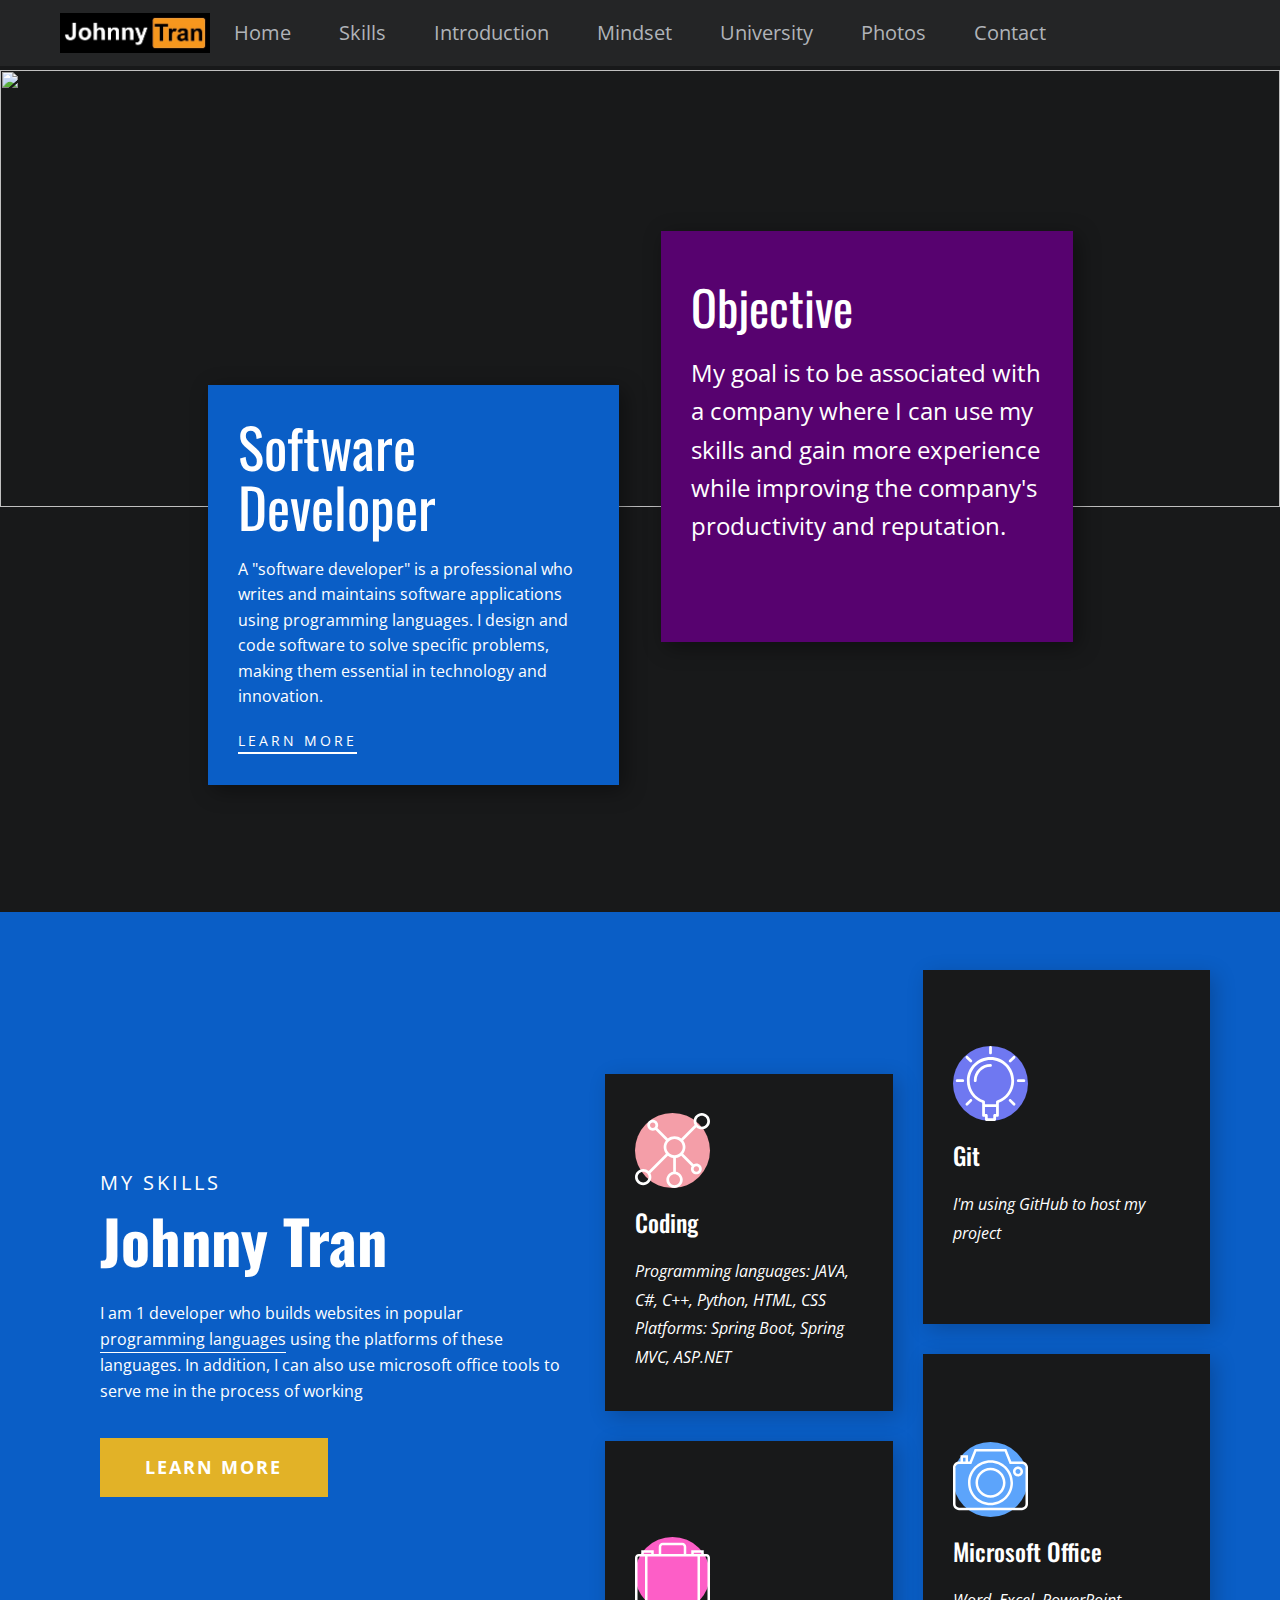
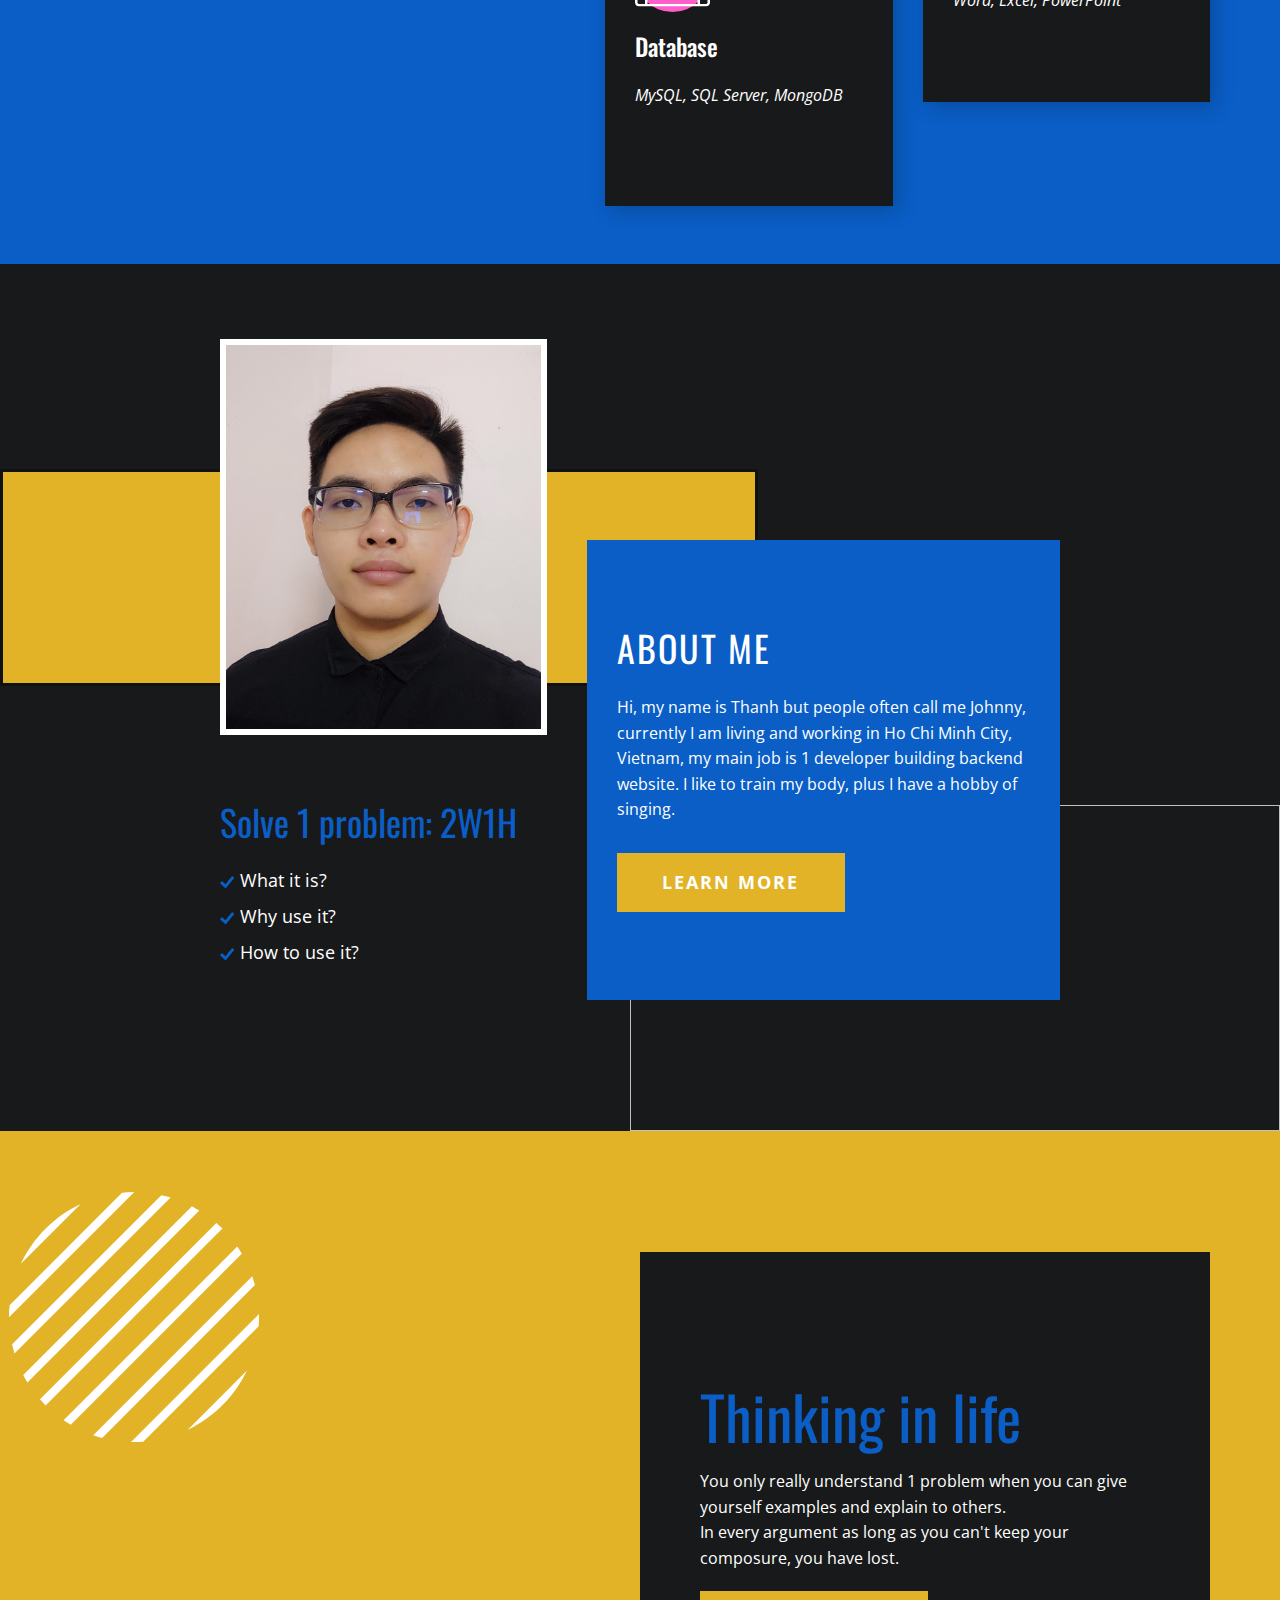
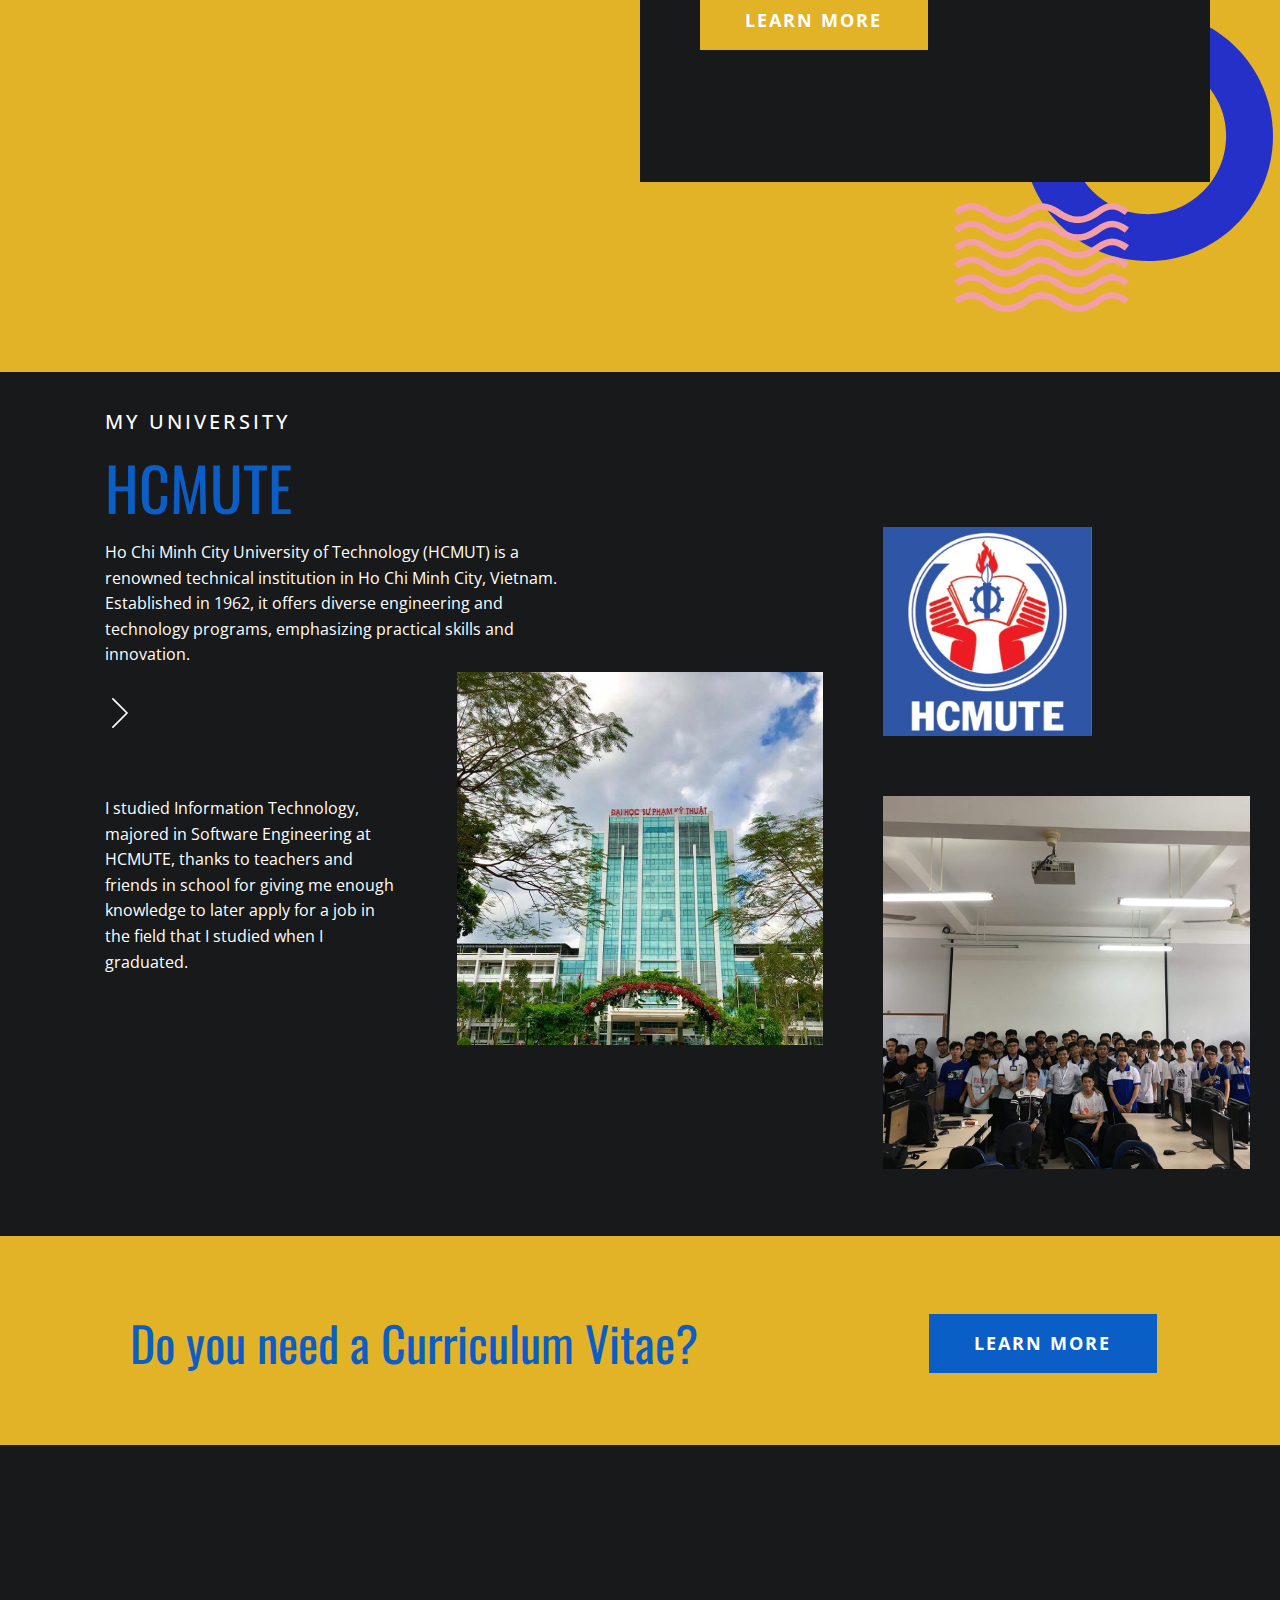
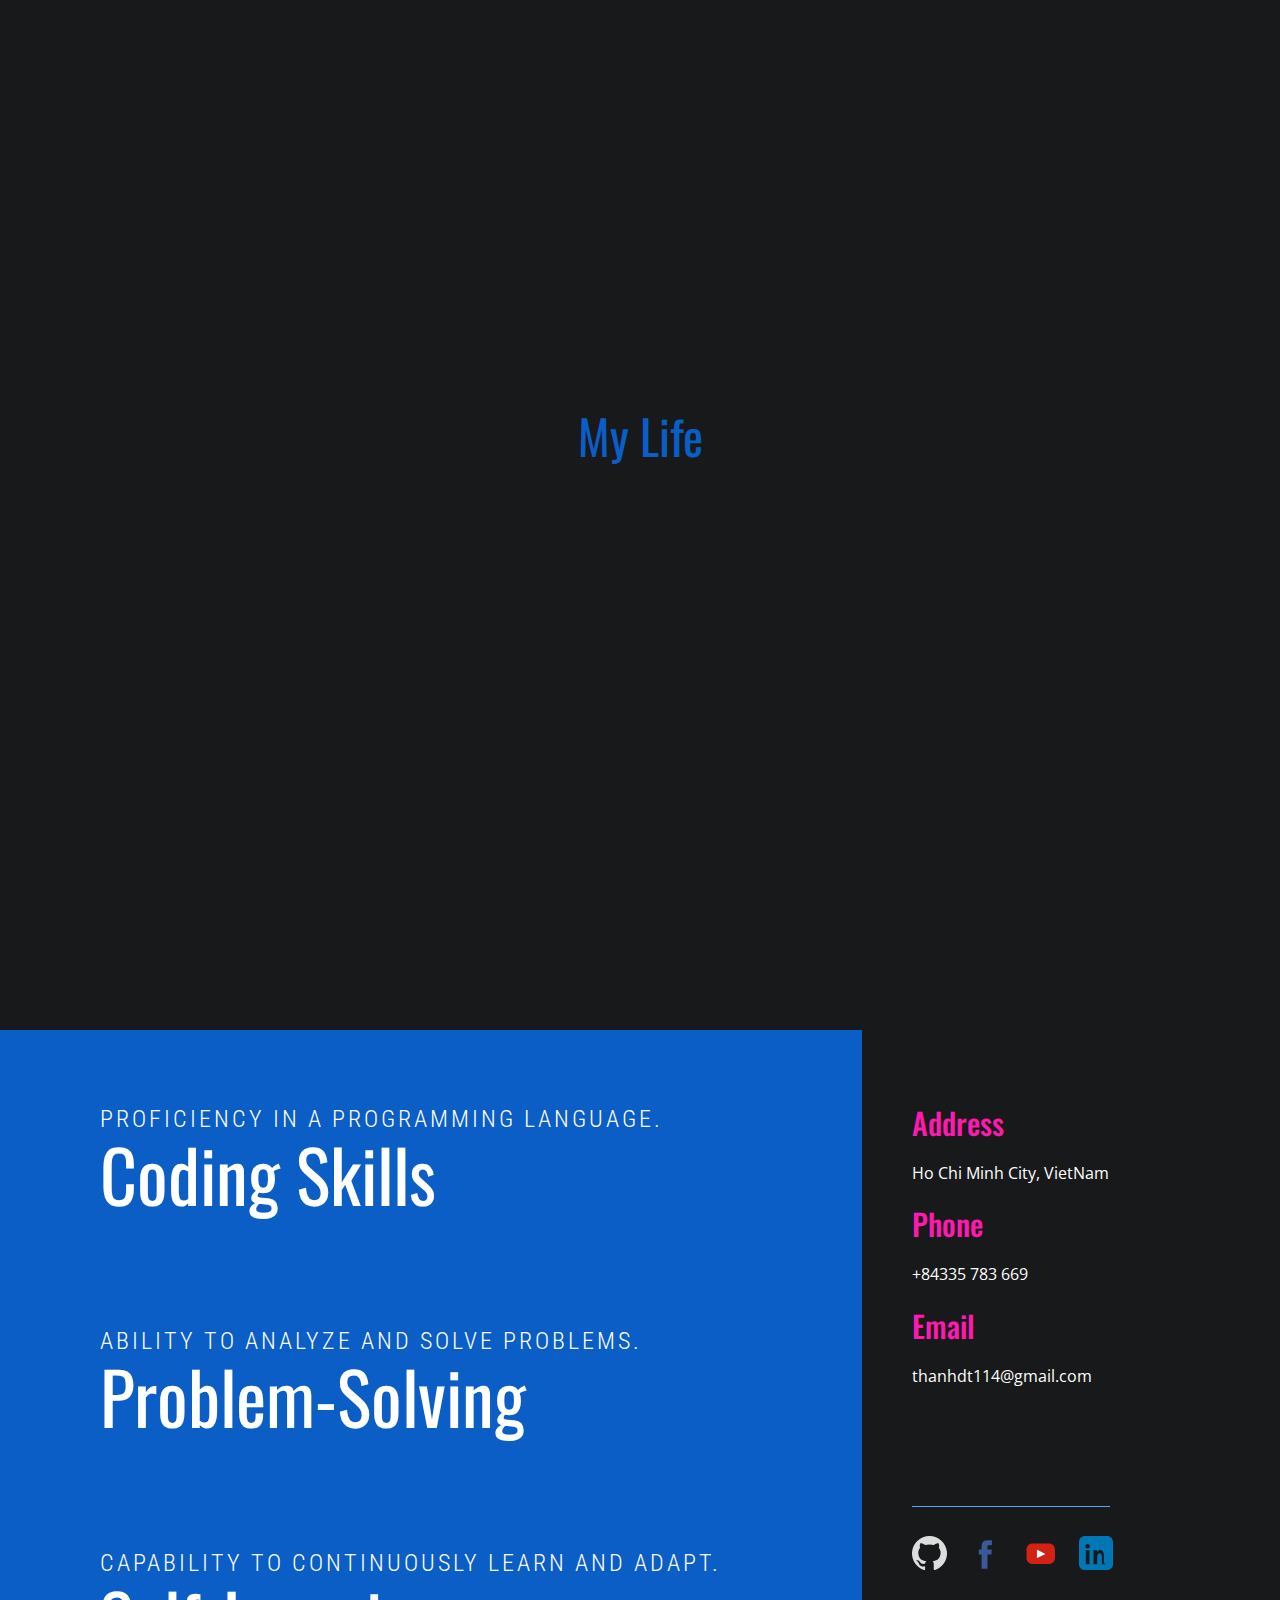
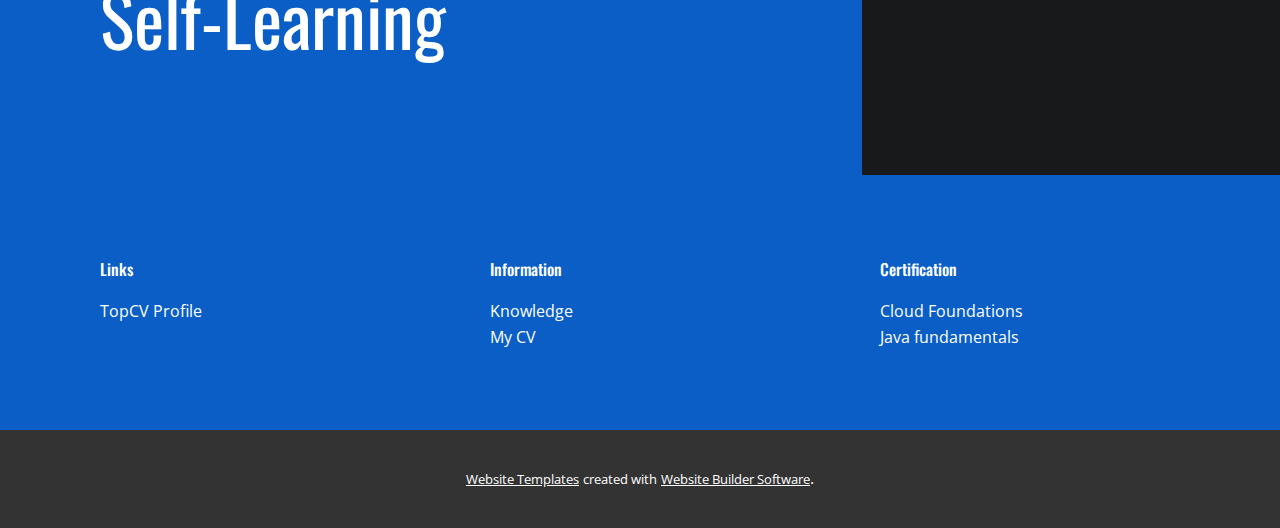
==== index.html @ adf1dd7b "my website version 1" ====
<!DOCTYPE html>
<html style="font-size: 16px">
  <head>
    <meta name="viewport" content="width=device-width, initial-scale=1.0" />
    <meta charset="utf-8" />
    <meta
      name="keywords"
      content="Digital Art&amp;amp; Design Studio, Our Mission, Need Amazing Design?, About Us &amp;amp; Our Work, 8k, 10k, 15k"
    />
    <meta name="description" content="" />
    <title>Johnny</title>
    <link rel="stylesheet" href="css/nicepage.css" media="screen" />
    <link rel="stylesheet" href="css/Home-1.css" media="screen" />
    <script
      class="u-script"
      type="text/javascript"
      src="jquery-1.9.1.min.js"
      defer=""
    ></script>
    <script
      class="u-script"
      type="text/javascript"
      src="nicepage.js"
      defer=""
    ></script>
    <meta name="generator" content="Nicepage 5.19.5, nicepage.com" />
    <link
      id="u-theme-google-font"
      rel="stylesheet"
      href="https://fonts.googleapis.com/css?family=Oswald:200,300,400,500,600,700|Open+Sans:300,300i,400,400i,500,500i,600,600i,700,700i,800,800i"
    />
    <link
      id="u-page-google-font"
      rel="stylesheet"
      href="https://fonts.googleapis.com/css?family=Oswald:200,300,400,500,600,700|Open+Sans:300,300i,400,400i,500,500i,600,600i,700,700i,800,800i|Roboto+Condensed:300,300i,400,400i,700,700i|Oswald:200,300,400,500,600,700"
    />
    <link
      href="https://cdn.jsdelivr.net/npm/bootstrap@5.3.1/dist/css/bootstrap.min.css"
      rel="stylesheet"
    />
    <link rel="stylesheet" href="css/index.css" />
    <!-- <link rel="stylesheet" href="css/index-phone.css" /> -->

    <script type="application/ld+json">
      {
        "@context": "http://schema.org",
        "@type": "Organization",
        "name": "",
        "logo": "/images/default-logo.png"
      }
    </script>
    <meta name="theme-color" content="#f49ea8" />
    <meta property="og:title" content="Home 1" />
    <meta property="og:type" content="website" />
    <meta data-intl-tel-input-cdn-path="intlTelInput/" />

    <script src="https://ajax.googleapis.com/ajax/libs/jquery/3.3.1/jquery.min.js"></script>
    <script src="https://cdn.jsdelivr.net/npm/bootstrap@5.3.2/dist/js/bootstrap.bundle.min.js"></script>

    <script src="js/index.js"></script>
  </head>
  <body
    data-home-page="https://website5996200.nicepage.io/Home-1.html?version=100db732-f7c7-d600-840e-ea96506a804b"
    data-home-page-title="Home 1"
    data-path-to-root="/"
    class="u-body u-xl-mode"
    data-lang="en"
  >
    <!-- <header>
      <nav
        class="navbar navbar-expand-sm justify-content-center"
        style="background-color: #242526"
      >
        <a class="navbar-brand me-auto ms-5" href="#">
          <img src="Image/logo.jpg" alt="Avatar Logo" style="width: 150px" />
        </a>
        <ul class="navbar-nav me-5" style="margin: 0">
          <li class="nav-item fs-5 ms-3 me-3">
            <a class="nav-link nav-color" href="#carousel_65e8">Home</a>
          </li>
          <li class="nav-item fs-5 ms-3 me-3">
            <a class="nav-link nav-color" href="#carousel_c4c2">Skills</a>
          </li>
          <li class="nav-item fs-5 ms-3 me-3">
            <a class="nav-link nav-color" href="#carousel_72d0">Introduction</a>
          </li>
          <li class="nav-item fs-5 ms-3 me-3">
            <a class="nav-link nav-color" href="#carousel_9ced">Mindset</a>
          </li>
          <li class="nav-item fs-5 ms-3 me-3">
            <a class="nav-link nav-color" href="#carousel_8a9b">University</a>
          </li>
          <li class="nav-item fs-5 ms-3 me-3">
            <a class="nav-link nav-color" href="#carousel_2dc0">Photos</a>
          </li>
          <li class="nav-item fs-5 ms-3 me-3">
            <a class="nav-link nav-color" href="#carousel_6842">Contact</a>
          </li>
        </ul>
      </nav>
    </header> -->

    <header>
      <nav
        class="navbar navbar-expand-sm  navbar-dark justify-content-center"
        style="background-color: #242526"
      >
      <div class="container-fluid">
        <a class="navbar-brand me-auto ms-5" href="#">
          <img src="Image/logo.jpg" alt="Avatar Logo" style="width: 150px" />
        </a>
        <button class="navbar-toggler" type="button" data-bs-toggle="collapse" data-bs-target="#collapsibleNavbar">
          <span class="navbar-toggler-icon"></span>
        </button>
        <div class="collapse navbar-collapse" id="collapsibleNavbar">
          <ul class="navbar-nav me-5" style="margin: 0">
            <li class="nav-item fs-5 ms-3 me-3">
              <a class="nav-link nav-color" href="#carousel_65e8">Home</a>
            </li>
            <li class="nav-item fs-5 ms-3 me-3">
              <a class="nav-link nav-color" href="#carousel_c4c2">Skills</a>
            </li>
            <li class="nav-item fs-5 ms-3 me-3">
              <a class="nav-link nav-color" href="#carousel_72d0">Introduction</a>
            </li>
            <li class="nav-item fs-5 ms-3 me-3">
              <a class="nav-link nav-color" href="#carousel_9ced">Mindset</a>
            </li>
            <li class="nav-item fs-5 ms-3 me-3">
              <a class="nav-link nav-color" href="#carousel_8a9b">University</a>
            </li>
            <li class="nav-item fs-5 ms-3 me-3">
              <a class="nav-link nav-color" href="#carousel_2dc0">Photos</a>
            </li>
            <li class="nav-item fs-5 ms-3 me-3">
              <a class="nav-link nav-color" href="#carousel_6842">Contact</a>
            </li>
          </ul>
        </div>
      </div>
        
      </nav>
    </header>

    <section
      class="u-align-center u-clearfix u-section-1"
      id="carousel_65e8"
      style="margin-top: 70px"
    >
      <img
        src="Image/software-developer2.jpg"
        alt=""
        class="u-expanded-width u-image u-image-default u-image-1"
      />
      <div class="u-clearfix u-gutter-42 u-layout-wrap u-layout-wrap-1">
        <div class="u-layout">
          <div class="u-layout-row">
            <div class="u-size-30 u-size-60-md">
              <div class="u-layout-col">
                <div
                  class="u-container-style u-hidden-md u-hidden-sm u-hidden-xs u-layout-cell u-left-cell u-size-40 u-layout-cell-1"
                >
                  <div class="u-container-layout u-container-layout-1"></div>
                </div>
                <div
                  class="u-container-style u-layout-cell u-left-cell u-palette-2-base u-size-20 u-layout-cell-2"
                  data-href="https://nicepage.com"
                >
                  <div
                    class="u-container-layout u-valign-middle u-container-layout-2"
                  >
                    <h1 class="u-custom-font u-font-oswald u-text u-text-1">
                      Software Developer
                    </h1>
                    <p class="u-text u-text-default u-text-2">
                      A "software developer" is a professional who writes and
                      maintains software applications using programming
                      languages. I design and code software to solve specific
                      problems, making them essential in technology and
                      innovation.
                    </p>
                    <a
                      href="https://blog.topcv.vn/software-developer-la-gi"
                      class="u-border-2 u-border-white u-btn u-btn-rectangle u-button-style u-none u-text-body-alt-color u-btn-1"
                      >learn more</a
                    >
                  </div>
                </div>
              </div>
            </div>
            <div class="u-size-30 u-size-60-md">
              <div class="u-layout-col">
                <div
                  class="u-align-left u-container-style u-layout-cell u-palette-2-dark-2 u-right-cell u-size-20 u-layout-cell-3"
                >
                  <div class="u-container-layout u-container-layout-3">
                    <h2
                      class="u-custom-font u-font-oswald u-text u-text-default u-text-3"
                    >
                      Objective
                    </h2>
                    <p class="u-text u-text-default u-text-4">
                      My goal is to be associated with a company where I can use
                      my skills and gain more experience while improving the
                      company's productivity and reputation.
                    </p>
                  </div>
                </div>
                <div
                  class="u-align-center u-container-style u-layout-cell u-right-cell u-size-40 u-layout-cell-4"
                >
                  <div
                    class="u-container-layout u-valign-top u-container-layout-4"
                  ></div>
                </div>
              </div>
            </div>
          </div>
        </div>
      </div>
    </section>
    <section
      class="u-align-left u-clearfix u-palette-2-base u-section-2"
      id="carousel_c4c2"
    >
      <div class="u-clearfix u-sheet u-valign-middle u-sheet-1">
        <div
          class="u-align-left u-container-style u-expanded-width-md u-expanded-width-sm u-expanded-width-xs u-group u-group-1"
        >
          <div class="u-container-layout u-container-layout-1">
            <h5 class="u-text u-text-1">My Skills</h5>
            <h2 class="u-custom-font u-font-oswald u-text u-text-2">
              Johnny Tran
            </h2>
            <p class="u-text u-text-3">
              I am 1 developer who builds websites in popular
              <a
                href="https://www.geeksforgeeks.org/introduction-to-programming-languages"
                class="u-border-1 u-border-hover-palette-2-light-2 u-border-white u-btn u-button-style u-none u-text-body-alt-color u-btn-1"
              >
                programming languages</a
              >
              using the platforms of these languages. In addition, I can also
              use microsoft office tools to serve me in the process of working
            </p>
            <a
              href="http://johnny.id.vn"
              class="u-border-radius-50 u-btn u-btn-round u-button-style u-hover-palette-4-light-1 u-palette-1-base u-btn-2"
              >learn more</a
            >
          </div>
        </div>
        <div
          class="u-clearfix u-expanded-width-md u-expanded-width-sm u-expanded-width-xs u-gutter-30 u-layout-wrap u-layout-wrap-1"
        >
          <div class="u-gutter-0 u-layout">
            <div class="u-layout-row">
              <div class="u-size-30">
                <div class="u-layout-col">
                  <div
                    class="u-container-style u-hidden-sm u-hidden-xs u-layout-cell u-left-cell u-size-20 u-size-30-md u-layout-cell-1"
                  >
                    <div class="u-container-layout u-container-layout-2"></div>
                  </div>
                  <div
                    class="u-align-left u-container-style u-layout-cell u-left-cell u-size-20 u-size-30-md u-white u-layout-cell-2"
                    style="background-color: #18191a"
                  >
                    <div
                      class="u-container-layout u-valign-middle u-container-layout-3"
                    >
                      <span
                        class="u-icon u-icon-circle u-palette-1-base u-spacing-16 u-icon-1"
                        ><svg
                          class="u-svg-link"
                          preserveAspectRatio="xMidYMin slice"
                          viewBox="0 0 55 55"
                          style=""
                        >
                          <use xlink:href="#svg-12a3"></use></svg
                        ><svg
                          xmlns="http://www.w3.org/2000/svg"
                          xmlns:xlink="http://www.w3.org/1999/xlink"
                          version="1.1"
                          xml:space="preserve"
                          class="u-svg-content"
                          viewBox="0 0 55 55"
                          x="0px"
                          y="0px"
                          id="svg-12a3"
                          style="enable-background: new 0 0 55 55"
                        >
                          <path
                            d="M49,0c-3.309,0-6,2.691-6,6c0,1.035,0.263,2.009,0.726,2.86l-9.829,9.829C32.542,17.634,30.846,17,29,17
	s-3.542,0.634-4.898,1.688l-7.669-7.669C16.785,10.424,17,9.74,17,9c0-2.206-1.794-4-4-4S9,6.794,9,9s1.794,4,4,4
	c0.74,0,1.424-0.215,2.019-0.567l7.669,7.669C21.634,21.458,21,23.154,21,25s0.634,3.542,1.688,4.897L10.024,42.562
	C8.958,41.595,7.549,41,6,41c-3.309,0-6,2.691-6,6s2.691,6,6,6s6-2.691,6-6c0-1.035-0.263-2.009-0.726-2.86l12.829-12.829
	c1.106,0.86,2.44,1.436,3.898,1.619v10.16c-2.833,0.478-5,2.942-5,5.91c0,3.309,2.691,6,6,6s6-2.691,6-6c0-2.967-2.167-5.431-5-5.91
	v-10.16c1.458-0.183,2.792-0.759,3.898-1.619l7.669,7.669C41.215,39.576,41,40.26,41,41c0,2.206,1.794,4,4,4s4-1.794,4-4
	s-1.794-4-4-4c-0.74,0-1.424,0.215-2.019,0.567l-7.669-7.669C36.366,28.542,37,26.846,37,25s-0.634-3.542-1.688-4.897l9.665-9.665
	C46.042,11.405,47.451,12,49,12c3.309,0,6-2.691,6-6S52.309,0,49,0z M11,9c0-1.103,0.897-2,2-2s2,0.897,2,2s-0.897,2-2,2
	S11,10.103,11,9z M6,51c-2.206,0-4-1.794-4-4s1.794-4,4-4s4,1.794,4,4S8.206,51,6,51z M33,49c0,2.206-1.794,4-4,4s-4-1.794-4-4
	s1.794-4,4-4S33,46.794,33,49z M29,31c-3.309,0-6-2.691-6-6s2.691-6,6-6s6,2.691,6,6S32.309,31,29,31z M47,41c0,1.103-0.897,2-2,2
	s-2-0.897-2-2s0.897-2,2-2S47,39.897,47,41z M49,10c-2.206,0-4-1.794-4-4s1.794-4,4-4s4,1.794,4,4S51.206,10,49,10z"
                          ></path></svg
                      ></span>
                      <h4
                        class="u-custom-font u-font-oswald u-text u-text-default u-text-4"
                      >
                        Coding
                      </h4>
                      <p class="u-text u-text-default u-text-grey-50 u-text-5">
                        Programming languages: JAVA, C#, C++, Python, HTML, CSS
                        <br />
                        Platforms: Spring Boot, Spring MVC, ASP.NET
                      </p>
                    </div>
                  </div>
                  <div
                    class="u-align-left u-container-style u-layout-cell u-left-cell u-size-20 u-size-60-md u-white u-layout-cell-3"
                    style="background-color: #18191a"
                  >
                    <div
                      class="u-container-layout u-valign-middle u-container-layout-4"
                    >
                      <span
                        class="u-icon u-icon-circle u-palette-3-light-1 u-spacing-16 u-icon-2"
                        ><svg
                          class="u-svg-link"
                          preserveAspectRatio="xMidYMin slice"
                          viewBox="0 0 60 60"
                          style=""
                        >
                          <use xlink:href="#svg-1bd0"></use></svg
                        ><svg
                          xmlns="http://www.w3.org/2000/svg"
                          xmlns:xlink="http://www.w3.org/1999/xlink"
                          version="1.1"
                          xml:space="preserve"
                          class="u-svg-content"
                          viewBox="0 0 60 60"
                          x="0px"
                          y="0px"
                          id="svg-1bd0"
                          style="enable-background: new 0 0 60 60"
                        >
                          <path
                            d="M56.99,13.5H55v-3H45v3h-4V7.706C41,5.938,39.562,4.5,37.794,4.5H22.206C20.438,4.5,19,5.938,19,7.706V13.5h-4v-3H5v3H3.01  C1.351,13.5,0,14.851,0,16.51v35.98c0,1.659,1.351,3.01,3.01,3.01h53.98c1.659,0,3.01-1.351,3.01-3.01V16.51  C60,14.851,58.649,13.5,56.99,13.5z M47,12.5h6v1h-6V12.5z M21,7.706C21,7.041,21.541,6.5,22.206,6.5h15.588  C38.459,6.5,39,7.041,39,7.706V13.5H21V7.706z M19,15.5h22h4h5v38H10v-38h5H19z M7,12.5h6v1H7V12.5z M2,52.49V16.51  c0-0.557,0.453-1.01,1.01-1.01H5h3v38H3.01C2.453,53.5,2,53.047,2,52.49z M58,52.49c0,0.557-0.453,1.01-1.01,1.01H52v-38h3h1.99  c0.557,0,1.01,0.453,1.01,1.01V52.49z"
                          ></path></svg
                      ></span>
                      <h4
                        class="u-custom-font u-font-oswald u-text u-text-default u-text-6"
                      >
                        Database
                      </h4>
                      <p class="u-text u-text-default u-text-grey-50 u-text-7">
                        MySQL, SQL Server, MongoDB
                      </p>
                    </div>
                  </div>
                </div>
              </div>
              <div class="u-size-30">
                <div class="u-layout-col">
                  <div
                    class="u-align-left u-container-style u-layout-cell u-right-cell u-size-20 u-size-30-md u-white u-layout-cell-4"
                    style="background-color: #18191a"
                  >
                    <div
                      class="u-container-layout u-valign-middle u-container-layout-5"
                    >
                      <span
                        class="u-icon u-icon-circle u-palette-2-light-1 u-spacing-16 u-icon-3"
                        ><svg
                          class="u-svg-link"
                          preserveAspectRatio="xMidYMin slice"
                          viewBox="0 0 54 54"
                          style=""
                        >
                          <use xlink:href="#svg-f4d5"></use></svg
                        ><svg
                          xmlns="http://www.w3.org/2000/svg"
                          xmlns:xlink="http://www.w3.org/1999/xlink"
                          version="1.1"
                          xml:space="preserve"
                          class="u-svg-content"
                          viewBox="0 0 54 54"
                          x="0px"
                          y="0px"
                          id="svg-f4d5"
                          style="enable-background: new 0 0 54 54"
                        >
                          <g>
                            <path
                              d="M27,8c-9.374,0-17,7.626-17,17c0,7.112,4.391,13.412,11,15.9V50c0,0.553,0.447,1,1,1h1v2c0,0.553,0.447,1,1,1h6
		c0.553,0,1-0.447,1-1v-2h1c0.553,0,1-0.447,1-1v-9.1c6.609-2.488,11-8.788,11-15.9C44,15.626,36.374,8,27,8z M30,49
		c-0.553,0-1,0.447-1,1v2h-4v-2c0-0.553-0.447-1-1-1h-1v-5h8v5H30z M31.688,39.242C31.277,39.377,31,39.761,31,40.192V42h-8v-1.808
		c0-0.432-0.277-0.815-0.688-0.95C16.145,37.214,12,31.49,12,25c0-8.271,6.729-15,15-15s15,6.729,15,15
		C42,31.49,37.855,37.214,31.688,39.242z"
                            ></path>
                            <path
                              d="M27,6c0.553,0,1-0.447,1-1V1c0-0.553-0.447-1-1-1s-1,0.447-1,1v4C26,5.553,26.447,6,27,6z"
                            ></path>
                            <path
                              d="M51,24h-4c-0.553,0-1,0.447-1,1s0.447,1,1,1h4c0.553,0,1-0.447,1-1S51.553,24,51,24z"
                            ></path>
                            <path
                              d="M7,24H3c-0.553,0-1,0.447-1,1s0.447,1,1,1h4c0.553,0,1-0.447,1-1S7.553,24,7,24z"
                            ></path>
                            <path
                              d="M43.264,7.322l-2.828,2.828c-0.391,0.391-0.391,1.023,0,1.414c0.195,0.195,0.451,0.293,0.707,0.293
		s0.512-0.098,0.707-0.293l2.828-2.828c0.391-0.391,0.391-1.023,0-1.414S43.654,6.932,43.264,7.322z"
                            ></path>
                            <path
                              d="M12.15,38.436l-2.828,2.828c-0.391,0.391-0.391,1.023,0,1.414c0.195,0.195,0.451,0.293,0.707,0.293
		s0.512-0.098,0.707-0.293l2.828-2.828c0.391-0.391,0.391-1.023,0-1.414S12.541,38.045,12.15,38.436z"
                            ></path>
                            <path
                              d="M41.85,38.436c-0.391-0.391-1.023-0.391-1.414,0s-0.391,1.023,0,1.414l2.828,2.828c0.195,0.195,0.451,0.293,0.707,0.293
		s0.512-0.098,0.707-0.293c0.391-0.391,0.391-1.023,0-1.414L41.85,38.436z"
                            ></path>
                            <path
                              d="M12.15,11.564c0.195,0.195,0.451,0.293,0.707,0.293s0.512-0.098,0.707-0.293c0.391-0.391,0.391-1.023,0-1.414l-2.828-2.828
		c-0.391-0.391-1.023-0.391-1.414,0s-0.391,1.023,0,1.414L12.15,11.564z"
                            ></path>
                            <path
                              d="M27,13c-6.617,0-12,5.383-12,12c0,0.553,0.447,1,1,1s1-0.447,1-1c0-5.514,4.486-10,10-10c0.553,0,1-0.447,1-1
		S27.553,13,27,13z"
                            ></path>
                          </g></svg
                      ></span>
                      <h4
                        class="u-custom-font u-font-oswald u-text u-text-default u-text-8"
                      >
                        Git
                      </h4>
                      <p class="u-text u-text-default u-text-grey-50 u-text-9">
                        I'm using GitHub to host my project
                      </p>
                    </div>
                  </div>
                  <div
                    class="u-align-left u-container-style u-layout-cell u-right-cell u-size-20 u-size-30-md u-white u-layout-cell-5"
                    style="background-color: #18191a"
                  >
                    <div
                      class="u-container-layout u-valign-middle u-container-layout-6"
                    >
                      <span
                        class="u-icon u-icon-circle u-palette-4-base u-spacing-16 u-icon-4"
                        ><svg
                          class="u-svg-link"
                          preserveAspectRatio="xMidYMin slice"
                          viewBox="0 0 60 60"
                          style=""
                        >
                          <use xlink:href="#svg-2968"></use></svg
                        ><svg
                          xmlns="http://www.w3.org/2000/svg"
                          xmlns:xlink="http://www.w3.org/1999/xlink"
                          version="1.1"
                          xml:space="preserve"
                          class="u-svg-content"
                          viewBox="0 0 60 60"
                          x="0px"
                          y="0px"
                          id="svg-2968"
                          style="enable-background: new 0 0 60 60"
                        >
                          <g>
                            <path
                              d="M55.201,15.5h-8.524l-4-10H17.323l-4,10H12v-5H6v5H4.799C2.152,15.5,0,17.652,0,20.299v29.368
		C0,52.332,2.168,54.5,4.833,54.5h50.334c2.665,0,4.833-2.168,4.833-4.833V20.299C60,17.652,57.848,15.5,55.201,15.5z M8,12.5h2v3H8
		V12.5z M58,49.667c0,1.563-1.271,2.833-2.833,2.833H4.833C3.271,52.5,2,51.229,2,49.667V20.299C2,18.756,3.256,17.5,4.799,17.5H6h6
		h2.677l4-10h22.646l4,10h9.878c1.543,0,2.799,1.256,2.799,2.799V49.667z"
                            ></path>
                            <path
                              d="M30,14.5c-9.925,0-18,8.075-18,18s8.075,18,18,18s18-8.075,18-18S39.925,14.5,30,14.5z M30,48.5c-8.822,0-16-7.178-16-16
		s7.178-16,16-16s16,7.178,16,16S38.822,48.5,30,48.5z"
                            ></path>
                            <path
                              d="M30,20.5c-6.617,0-12,5.383-12,12s5.383,12,12,12s12-5.383,12-12S36.617,20.5,30,20.5z M30,42.5c-5.514,0-10-4.486-10-10
		s4.486-10,10-10s10,4.486,10,10S35.514,42.5,30,42.5z"
                            ></path>
                            <path
                              d="M52,19.5c-2.206,0-4,1.794-4,4s1.794,4,4,4s4-1.794,4-4S54.206,19.5,52,19.5z M52,25.5c-1.103,0-2-0.897-2-2s0.897-2,2-2
		s2,0.897,2,2S53.103,25.5,52,25.5z"
                            ></path>
                          </g></svg
                      ></span>
                      <h4
                        class="u-custom-font u-font-oswald u-text u-text-default u-text-10"
                      >
                        Microsoft Office
                      </h4>
                      <p class="u-text u-text-default u-text-grey-50 u-text-11">
                        Word, Excel, PowerPoint
                      </p>
                    </div>
                  </div>
                  <div
                    class="u-container-style u-hidden-sm u-hidden-xs u-layout-cell u-right-cell u-size-20 u-size-60-md u-layout-cell-6"
                  >
                    <div class="u-container-layout u-container-layout-7"></div>
                  </div>
                </div>
              </div>
            </div>
          </div>
        </div>
      </div>
    </section>
    <section
      class="u-align-center u-clearfix u-valign-middle-md u-white u-section-3"
      id="carousel_72d0"
    >
      <img
        src="Image/software-developer3.jpg"
        alt=""
        class="u-image u-image-default u-image-1"
      />
      <div
        class="u-border-radius-0 u-palette-1-light-2 u-shape u-shape-rectangle u-shape-1"
      ></div>
      <div
        class="u-clearfix u-gutter-40 u-layout-spacing-vertical u-layout-wrap u-layout-wrap-1"
      >
        <div class="u-gutter-0 u-layout">
          <div class="u-layout-row">
            <div class="u-size-25 u-size-60-md">
              <div class="u-layout-col">
                <div
                  class="u-align-left u-container-style u-image u-layout-cell u-left-cell u-size-40 u-image-2"
                  data-image-width="800"
                  data-image-height="720"
                  style="background-image: url('Image/me.jpg')"
                >
                  <div
                    class="u-border-6 u-border-white u-container-layout u-container-layout-1"
                    src=""
                  ></div>
                </div>
                <div
                  class="u-container-style u-layout-cell u-left-cell u-size-20 u-layout-cell-2"
                >
                  <div
                    class="u-container-layout u-valign-bottom-lg u-valign-bottom-xl u-valign-middle-md u-valign-middle-sm u-valign-middle-xs u-container-layout-2"
                  >
                    <h2
                      class="u-text u-text-default u-text-palette-2-base u-text-1"
                    >
                      Solve 1 problem: 2W1H
                    </h2>
                    <ul class="u-custom-list u-text u-text-default u-text-2">
                      <li>
                        <div class="u-list-icon u-text-palette-2-base">
                          <svg
                            xmlns="http://www.w3.org/2000/svg"
                            xmlns:xlink="http://www.w3.org/1999/xlink"
                            version="1.1"
                            xml:space="preserve"
                            class="u-svg-content"
                            viewBox="0 0 512 512"
                            id="svg-859b"
                          >
                            <path
                              d="m202.6 478-202.6-186.6 70.5-76.6 121.5 111.9 239.4-292.7 80.6 65.9z"
                              fill="currentColor"
                            ></path>
                          </svg>
                        </div>
                      </li>
                      <li>What it is?</li>
                      <li>
                        <div class="u-list-icon u-text-palette-2-base">
                          <svg
                            xmlns="http://www.w3.org/2000/svg"
                            xmlns:xlink="http://www.w3.org/1999/xlink"
                            version="1.1"
                            xml:space="preserve"
                            class="u-svg-content"
                            viewBox="0 0 512 512"
                            id="svg-859b"
                          >
                            <path
                              d="m202.6 478-202.6-186.6 70.5-76.6 121.5 111.9 239.4-292.7 80.6 65.9z"
                              fill="currentColor"
                            ></path>
                          </svg>
                        </div>
                        Why use it?
                      </li>
                      <li>
                        <div class="u-list-icon u-text-palette-2-base">
                          <svg
                            xmlns="http://www.w3.org/2000/svg"
                            xmlns:xlink="http://www.w3.org/1999/xlink"
                            version="1.1"
                            xml:space="preserve"
                            class="u-svg-content"
                            viewBox="0 0 512 512"
                            id="svg-859b"
                          >
                            <path
                              d="m202.6 478-202.6-186.6 70.5-76.6 121.5 111.9 239.4-292.7 80.6 65.9z"
                              fill="currentColor"
                            ></path>
                          </svg>
                        </div>
                        How to use it?
                      </li>
                      <!-- <li>
                        <div class="u-list-icon u-text-palette-2-base">
                          <svg
                            xmlns="http://www.w3.org/2000/svg"
                            xmlns:xlink="http://www.w3.org/1999/xlink"
                            version="1.1"
                            xml:space="preserve"
                            class="u-svg-content"
                            viewBox="0 0 512 512"
                            id="svg-859b"
                          >
                            <path
                              d="m202.6 478-202.6-186.6 70.5-76.6 121.5 111.9 239.4-292.7 80.6 65.9z"
                              fill="currentColor"
                            ></path>
                          </svg>
                        </div>
                        Lorem ipsum dolor
                      </li> -->
                    </ul>
                  </div>
                </div>
              </div>
            </div>
            <div class="u-size-35 u-size-60-md">
              <div class="u-layout-col">
                <div
                  class="u-container-style u-hidden-md u-hidden-sm u-hidden-xs u-layout-cell u-right-cell u-size-20 u-layout-cell-3"
                >
                  <div class="u-container-layout u-container-layout-3"></div>
                </div>
                <div
                  class="u-align-left u-container-style u-layout-cell u-palette-2-base u-right-cell u-size-40 u-layout-cell-4"
                >
                  <div
                    class="u-container-layout u-valign-middle u-container-layout-4"
                  >
                    <h2 class="u-text u-text-default u-text-4">About me</h2>
                    <p class="u-text u-text-default u-text-5">
                      Hi, my name is Thanh but people often call me Johnny,
                      currently I am living and working in Ho Chi Minh City,
                      Vietnam, my main job is 1 developer building backend
                      website. I like to train my body, plus I have a hobby of
                      singing.
                    </p>

                    <a
                      href="https://www.facebook.com/thanhdt114"
                      class="u-border-radius-50 u-btn u-btn-round u-button-style u-hover-palette-4-light-1 u-palette-1-base u-btn-3"
                      >learn more</a
                    >
                  </div>
                </div>
              </div>
            </div>
          </div>
        </div>
      </div>
    </section>
    <section
      class="u-align-center u-clearfix u-palette-1-light-2 u-section-4"
      id="carousel_9ced"
    >
      <div class="u-clearfix u-sheet u-valign-middle u-sheet-1">
        <div class="u-shape u-shape-svg u-text-white u-shape-1">
          <svg
            class="u-svg-link"
            preserveAspectRatio="none"
            viewBox="0 0 160 160"
            style=""
          >
            <use xlink:href="#svg-0a30"></use>
          </svg>
          <svg
            xmlns="http://www.w3.org/2000/svg"
            xmlns:xlink="http://www.w3.org/1999/xlink"
            version="1.1"
            xml:space="preserve"
            class="u-svg-content"
            viewBox="0 0 160 160"
            x="0px"
            y="0px"
            id="svg-0a30"
          >
            <path
              d="M114.3,152.3l38-38C144.4,130.9,130.9,144.4,114.3,152.3z M117.1,9.1l-108,108c0.8,1.6,1.7,3.2,2.7,4.8l110-110
	C120.3,10.9,118.7,10,117.1,9.1z M97.5,2L2,97.5c0.4,2,1,4,1.5,5.9l99.9-99.9C101.5,2.9,99.5,2.4,97.5,2z M80,160c2,0,4-0.1,5.9-0.2
	l73.9-73.9c0.1-2,0.2-3.9,0.2-5.9c0-0.6,0-1.2,0-1.9L78.1,160C78.8,160,79.4,160,80,160z M34.9,146.1c1.5,1,3,2,4.6,2.9L149,39.5
	c-0.9-1.6-1.9-3.1-2.9-4.6L34.9,146.1z M132.7,19.8L19.8,132.7c1.2,1.3,2.3,2.6,3.6,3.9L136.6,23.4C135.3,22.2,134,21,132.7,19.8z
	 M59.6,157.4l97.8-97.8c-0.5-1.9-1.1-3.8-1.7-5.7L53.9,155.6C55.8,156.3,57.7,156.9,59.6,157.4z M7.6,45.9L45.9,7.6
	C29.1,15.5,15.5,29.1,7.6,45.9z M80,0c-2.6,0-5.1,0.1-7.6,0.4l-72,72C0.1,74.9,0,77.4,0,80c0,0.1,0,0.2,0,0.2L80.2,0
	C80.2,0,80.1,0,80,0z"
            ></path>
          </svg>
        </div>
        <div class="u-shape u-shape-svg u-text-palette-2-base u-shape-2">
          <svg
            class="u-svg-link"
            preserveAspectRatio="none"
            viewBox="0 0 160 160"
            style=""
          >
            <use xlink:href="#svg-afd0"></use>
          </svg>
          <svg
            xmlns="http://www.w3.org/2000/svg"
            xmlns:xlink="http://www.w3.org/1999/xlink"
            version="1.1"
            xml:space="preserve"
            class="u-svg-content"
            viewBox="0 0 160 160"
            x="0px"
            y="0px"
            id="svg-afd0"
            style="enable-background: new 0 0 160 160"
          >
            <path
              d="M80,30c27.6,0,50,22.4,50,50s-22.4,50-50,50s-50-22.4-50-50S52.4,30,80,30 M80,0C35.8,0,0,35.8,0,80s35.8,80,80,80
	s80-35.8,80-80S124.2,0,80,0L80,0z"
            ></path>
          </svg>
        </div>
        <div
          class="u-clearfix u-expanded-width u-gutter-0 u-layout-wrap u-layout-wrap-1"
        >
          <div class="u-layout" style="">
            <div class="u-layout-row" style="">
              <div
                class="u-align-left u-container-style u-image u-layout-cell u-left-cell u-size-30 u-size-xs-60 u-image-1"
                src=""
                data-image-width="800"
                data-image-height="720"
              >
                <div
                  class="u-container-layout u-valign-middle u-container-layout-1"
                  src=""
                ></div>
              </div>
              <div
                class="u-align-left u-container-style u-layout-cell u-right-cell u-shape-rectangle u-size-30 u-size-xs-60 u-white u-layout-cell-2"
              >
                <div
                  class="u-container-layout u-valign-middle u-container-layout-2"
                >
                  <h2 class="u-text u-text-palette-2-base u-text-1">
                    Thinking in life
                  </h2>
                  <p class="u-text u-text-2">
                    You only really understand 1 problem when you can give
                    yourself examples and explain to others.
                    <br />In every argument as long as you can't keep your
                    composure, you have lost.
                  </p>

                  <a
                    href="http://johnny.id.vn"
                    class="u-border-radius-50 u-btn u-btn-round u-button-style u-hover-palette-4-light-1 u-palette-1-base u-btn-2"
                    >learn more</a
                  >
                </div>
              </div>
            </div>
          </div>
        </div>
        <div class="u-shape u-shape-svg u-text-palette-1-base u-shape-3">
          <svg
            class="u-svg-link"
            preserveAspectRatio="none"
            viewBox="0 0 160 100"
            style=""
          >
            <use xlink:href="#svg-696e"></use>
          </svg>
          <svg
            xmlns="http://www.w3.org/2000/svg"
            xmlns:xlink="http://www.w3.org/1999/xlink"
            version="1.1"
            xml:space="preserve"
            class="u-svg-content"
            viewBox="0 0 160 100"
            x="0px"
            y="0px"
            id="svg-696e"
          >
            <path
              d="M133,27.2c-13.9,9.9-25.8,9.9-39.8,0c-9.1-6.4-16.8-6.4-25.9,0c-13.8,9.8-25.1,9.8-38.9,0c-9.2-6.5-15.4-6.5-24.6,0L0,22.4
	c11.2-8,20.6-8.3,32.2,0c11,7.8,19,8.7,31.3,0c11.6-8.3,22.4-7.9,33.5,0c11.4,8.2,20.3,8.5,32.2,0c11.6-8.3,19.2-8.3,30.8,0
	l-3.8,4.8C146.9,20.6,142.3,20.6,133,27.2z M133,11c-13.9,9.9-25.8,9.9-39.8,0c-9.1-6.4-16.8-6.4-25.9,0c-13.8,9.8-25.1,9.8-38.9,0
	C19.2,4.5,13,4.5,3.8,11L0,6.2c11.2-8,20.6-8.3,32.2,0c11,7.8,19,8.7,31.3,0c11.6-8.3,22.4-7.9,33.5,0c11.4,8.2,20.3,8.5,32.2,0
	c11.6-8.3,19.2-8.3,30.8,0l-3.8,4.8C146.9,4.4,142.3,4.4,133,11z M32.2,38.8c11,7.8,19,8.7,31.3,0c11.6-8.3,22.4-7.9,33.5,0
	c11.4,8.2,20.3,8.5,32.2,0c11.6-8.3,19.2-8.3,30.8,0l-3.8,4.8c-9.3-6.6-13.9-6.6-23.3,0c-13.9,9.9-25.8,9.9-39.8,0
	c-9.1-6.4-16.8-6.4-25.9,0c-13.8,9.8-25.1,9.8-38.9,0c-9.2-6.5-15.4-6.5-24.6,0L0,38.8C11.2,30.8,20.6,30.5,32.2,38.8z M133,76.2
	c-13.9,9.9-25.8,9.9-39.8,0c-9.1-6.4-16.8-6.4-25.9,0c-13.8,9.8-25.1,9.8-38.9,0c-9.2-6.5-15.4-6.5-24.6,0L0,71.4
	c11.2-8,20.6-8.3,32.2,0c11,7.8,19,8.7,31.3,0c11.6-8.3,22.4-7.9,33.5,0c11.4,8.2,20.3,8.5,32.2,0c11.6-8.3,19.2-8.3,30.8,0
	l-3.8,4.8C146.9,69.6,142.3,69.6,133,76.2z M133,60c-13.9,9.9-25.8,9.9-39.8,0c-9.1-6.4-16.8-6.4-25.9,0c-13.8,9.8-25.1,9.8-38.9,0
	c-9.2-6.5-15.4-6.5-24.6,0L0,55.2c11.2-8,20.6-8.3,32.2,0c11,7.8,19,8.7,31.3,0c11.6-8.3,22.4-7.9,33.5,0c11.4,8.2,20.3,8.5,32.2,0
	c11.6-8.3,19.2-8.3,30.8,0l-3.8,4.8C146.9,53.4,142.3,53.4,133,60z M32.2,87.8c11,7.8,19,8.7,31.3,0c11.6-8.3,22.4-7.9,33.5,0
	c11.4,8.2,20.3,8.5,32.2,0c11.6-8.3,19.2-8.3,30.8,0l-3.8,4.8c-9.3-6.6-13.9-6.6-23.3,0c-13.9,9.9-25.8,9.9-39.8,0
	c-9.1-6.4-16.8-6.4-25.9,0c-13.8,9.8-25.1,9.8-38.9,0c-9.2-6.5-15.4-6.5-24.6,0L0,87.8C11.2,79.8,20.6,79.5,32.2,87.8z"
            ></path>
          </svg>
        </div>
      </div>
    </section>
    <section
      class="u-clearfix u-color-scheme-u10 u-color-style-multicolor-1 u-valign-bottom-sm u-valign-bottom-xs u-white u-section-5"
      id="carousel_8a9b"
    >
      <div class="u-clearfix u-expanded-width u-layout-wrap u-layout-wrap-1">
        <div class="u-layout">
          <div class="u-layout-col">
            <div class="u-size-40">
              <div class="u-layout-row">
                <div class="u-size-40">
                  <div class="u-layout-col">
                    <div
                      class="u-container-style u-layout-cell u-left-cell u-size-60 u-layout-cell-1"
                    >
                      <div
                        class="u-container-layout u-valign-middle u-container-layout-1"
                      >
                        <h5 class="u-custom-font u-text u-text-font u-text-1">
                          My University
                        </h5>
                        <h2
                          class="u-custom-font u-font-oswald u-text u-text-palette-2-base u-text-2"
                        >
                          HCMUTE
                        </h2>
                        <p class="u-text u-text-3">
                          Ho Chi Minh City University of Technology (HCMUT) is a
                          renowned technical institution in Ho Chi Minh City,
                          Vietnam. Established in 1962, it offers diverse
                          engineering and technology programs, emphasizing
                          practical skills and innovation.
                        </p>
                        <span
                          class="u-icon u-icon-circle u-text-custom-color-4 u-icon-1"
                          ><svg
                            class="u-svg-link"
                            preserveAspectRatio="xMidYMin slice"
                            viewBox="0 0 477.175 477.175"
                            style=""
                          >
                            <use xlink:href="#svg-27ff"></use></svg
                          ><svg
                            xmlns="http://www.w3.org/2000/svg"
                            xmlns:xlink="http://www.w3.org/1999/xlink"
                            version="1.1"
                            id="svg-27ff"
                            x="0px"
                            y="0px"
                            viewBox="0 0 477.175 477.175"
                            style="enable-background: new 0 0 477.175 477.175"
                            xml:space="preserve"
                            class="u-svg-content"
                          >
                            <g>
                              <path
                                d="M360.731,229.075l-225.1-225.1c-5.3-5.3-13.8-5.3-19.1,0s-5.3,13.8,0,19.1l215.5,215.5l-215.5,215.5   c-5.3,5.3-5.3,13.8,0,19.1c2.6,2.6,6.1,4,9.5,4c3.4,0,6.9-1.3,9.5-4l225.1-225.1C365.931,242.875,365.931,234.275,360.731,229.075z   "
                              ></path>
                            </g>
                            <g></g>
                            <g></g>
                            <g></g>
                            <g></g>
                            <g></g>
                            <g></g>
                            <g></g>
                            <g></g>
                            <g></g>
                            <g></g>
                            <g></g>
                            <g></g>
                            <g></g>
                            <g></g>
                            <g></g></svg
                        ></span>
                      </div>
                    </div>
                  </div>
                </div>
                <div class="u-size-20">
                  <div class="u-layout-col">
                    <div
                      class="u-align-left u-container-style u-layout-cell u-right-cell u-size-60 u-layout-cell-2"
                    >
                      <div
                        class="u-container-layout u-valign-bottom-lg u-valign-bottom-md u-valign-bottom-xl u-valign-top-sm u-valign-top-xs u-container-layout-2"
                      >
                        <div
                          class="u-color-scheme-u11 u-color-style-multicolor-1 u-container-style u-group u-palette-3-base u-group-1"
                        >
                          <div
                            class="u-container-layout u-valign-middle u-container-layout-3"
                            style="
                              background-image: url('Image/logo-hcmute.jpg');
                              background-size: cover;
                            "
                          >
                            <!-- <h4 class="u-text u-text-4">CLIENTS</h4>
                            <h1 class="u-text u-text-5">8k</h1> -->
                          </div>
                        </div>
                      </div>
                    </div>
                  </div>
                </div>
              </div>
            </div>
            <div class="u-size-20">
              <div class="u-layout-row">
                <div
                  class="u-container-style u-layout-cell u-left-cell u-size-20 u-layout-cell-3"
                >
                  <div
                    class="u-container-layout u-valign-top u-container-layout-4"
                  >
                    <p class="u-text u-text-custom-color-4 u-text-6">
                      I studied Information Technology, majored in Software
                      Engineering at HCMUTE, thanks to teachers and friends in
                      school for giving me enough knowledge to later apply for a
                      job in the field that I studied when I graduated.
                    </p>
                  </div>
                </div>
                <div
                  class="u-container-style u-layout-cell u-size-20 u-layout-cell-4"
                >
                  <div
                    class="u-container-layout u-valign-bottom-sm u-valign-bottom-xs u-container-layout-5"
                  >
                    <div
                      class="u-color-scheme-u14 u-color-style-multicolor-1 u-container-style u-expanded-width-lg u-expanded-width-md u-expanded-width-xl u-group u-palette-4-base u-group-2"
                    >
                      <div
                        class="u-container-layout u-valign-middle u-container-layout-6"
                        style="
                          background-image: url('Image/hcmute.jpg');
                          background-size: cover;
                        "
                      >
                        <!-- <h4 class="u-text u-text-custom-color-1 u-text-7">
                          AWARDS
                        </h4>
                        <h1 class="u-text u-text-custom-color-1 u-text-8">
                          10k
                        </h1> -->
                      </div>
                    </div>
                  </div>
                </div>
                <div
                  class="u-container-style u-layout-cell u-right-cell u-size-20 u-layout-cell-5"
                >
                  <div
                    class="u-container-layout u-valign-top u-container-layout-7"
                  >
                    <div
                      class="u-color-scheme-u12 u-color-style-multicolor-1 u-container-style u-expanded-width-lg u-expanded-width-md u-expanded-width-xl u-group u-palette-2-base u-group-3"
                    >
                      <div
                        class="u-container-layout u-valign-middle u-container-layout-8"
                        style="
                          background-image: url('Image/19110CL1.png');
                          background-size: cover;
                        "
                      >
                        <!-- <h4 class="u-text u-text-body-alt-color u-text-9">
                          CASES
                        </h4>
                        <h1 class="u-text u-text-body-alt-color u-text-10">
                          15k
                        </h1> -->
                      </div>
                    </div>
                  </div>
                </div>
              </div>
            </div>
          </div>
        </div>
      </div>
    </section>
    <section
      class="u-clearfix u-color-scheme-u10 u-color-style-multicolor-1 u-palette-1-light-2 u-section-6"
      id="sec-f2eb"
    >
      <div class="u-clearfix u-sheet u-sheet-1">
        <div class="u-clearfix u-expanded-width u-layout-wrap u-layout-wrap-1">
          <div class="u-layout">
            <div class="u-layout-row">
              <div
                class="u-align-center-sm u-align-center-xs u-align-left-lg u-align-left-md u-align-left-xl u-container-style u-layout-cell u-left-cell u-size-36-md u-size-36-sm u-size-36-xs u-size-42-lg u-size-42-xl u-layout-cell-1"
              >
                <div
                  class="u-container-layout u-valign-middle u-container-layout-1"
                >
                  <h1 class="u-text u-text-palette-2-base u-text-1">
                    Do you need a Curriculum Vitae?
                  </h1>
                </div>
              </div>
              <div
                class="u-align-center-sm u-align-center-xs u-align-left-lg u-align-left-md u-align-left-xl u-container-style u-layout-cell u-right-cell u-size-18-lg u-size-18-xl u-size-24-md u-size-24-sm u-size-24-xs u-layout-cell-2"
              >
                <div
                  class="u-container-layout u-valign-middle u-container-layout-2"
                >
                  <a
                    href="https://drive.google.com/file/d/1GmWJB7DiwqDF0d5iHh3yp3573ayAVTm_/view?usp=sharing"
                    class="u-border-radius-50 u-btn u-btn-round u-button-style u-hover-palette-4-light-1 u-palette-2-base u-btn-1"
                    >learn more</a
                  >
                </div>
              </div>
            </div>
          </div>
        </div>
      </div>
    </section>
    <section class="u-clearfix u-section-7" id="carousel_2dc0">
      <div class="u-clearfix u-sheet u-sheet-1">
        <div
          class="u-clearfix u-expanded-width u-gutter-30 u-layout-wrap u-layout-wrap-1"
        >
          <div class="u-gutter-0 u-layout">
            <div class="u-layout-col">
              <div class="u-size-20">
                <div class="u-layout-row">
                  <div
                    class="u-container-style u-image u-layout-cell u-left-cell u-size-20 u-image-1"
                  >
                    <div class="u-container-layout u-container-layout-1"></div>
                  </div>
                  <div
                    class="u-container-style u-image u-layout-cell u-size-20 u-image-2"
                  >
                    <div class="u-container-layout u-container-layout-2"></div>
                  </div>
                  <div
                    class="u-container-style u-image u-layout-cell u-right-cell u-size-20 u-image-3"
                  >
                    <div class="u-container-layout u-container-layout-3"></div>
                  </div>
                </div>
              </div>
              <div class="u-size-20">
                <div class="u-layout-row">
                  <div
                    class="u-container-style u-image u-layout-cell u-left-cell u-size-20 u-image-4"
                  >
                    <div class="u-container-layout u-container-layout-4"></div>
                  </div>
                  <div
                    class="u-align-center u-container-style u-layout-cell u-size-20 u-white u-layout-cell-5"
                  >
                    <div
                      class="u-container-layout u-valign-middle u-container-layout-5"
                    >
                      <h1
                        class="u-text u-text-default u-text-palette-2-base u-text-1"
                      >
                        My Life
                      </h1>
                    </div>
                  </div>
                  <div
                    class="u-container-style u-image u-layout-cell u-right-cell u-size-20 u-image-5"
                  >
                    <div class="u-container-layout u-container-layout-6"></div>
                  </div>
                </div>
              </div>
              <div class="u-size-20">
                <div class="u-layout-row">
                  <div
                    class="u-container-style u-image u-layout-cell u-left-cell u-size-20 u-image-6"
                  >
                    <div class="u-container-layout u-container-layout-7"></div>
                  </div>
                  <div
                    class="u-container-style u-image u-layout-cell u-size-20 u-image-7"
                  >
                    <div class="u-container-layout u-container-layout-8"></div>
                  </div>
                  <div
                    class="u-container-style u-image u-layout-cell u-right-cell u-size-20 u-image-8"
                  >
                    <div class="u-container-layout u-container-layout-9"></div>
                  </div>
                </div>
              </div>
            </div>
          </div>
        </div>
      </div>
    </section>
    <section class="u-clearfix u-section-8" id="carousel_6842">
      <div class="u-palette-2-base u-shape u-shape-rectangle u-shape-1"></div>
      <div class="u-clearfix u-gutter-20 u-layout-wrap u-layout-wrap-1">
        <div class="u-layout">
          <div class="u-layout-row">
            <div
              class="u-size-37-md u-size-37-sm u-size-37-xs u-size-40-lg u-size-42-xl"
            >
              <div class="u-layout-col">
                <div
                  class="u-container-style u-layout-cell u-left-cell u-palette-2-base u-size-20 u-layout-cell-1"
                >
                  <div
                    class="u-container-layout u-valign-top u-container-layout-1"
                  >
                    <h5
                      class="u-custom-font u-font-roboto-condensed u-text u-text-1"
                    >
                      Proficiency in a programming language.
                    </h5>
                    <h2 class="u-text u-text-default u-text-2">
                      Coding Skills
                    </h2>
                  </div>
                </div>
                <div
                  class="u-container-style u-layout-cell u-left-cell u-palette-2-base u-size-20 u-layout-cell-2"
                >
                  <div
                    class="u-container-layout u-valign-top u-container-layout-2"
                  >
                    <h5
                      class="u-custom-font u-font-roboto-condensed u-text u-text-default u-text-3"
                    >
                      Ability to analyze and solve problems.
                    </h5>
                    <h2 class="u-text u-text-default u-text-4">
                      Problem-Solving
                    </h2>
                  </div>
                </div>
                <div
                  class="u-container-style u-layout-cell u-left-cell u-palette-2-base u-size-20 u-layout-cell-3"
                >
                  <div
                    class="u-container-layout u-valign-top u-container-layout-3"
                  >
                    <h5
                      class="u-custom-font u-font-roboto-condensed u-text u-text-default u-text-5"
                    >
                      Capability to continuously learn and adapt.
                    </h5>
                    <h2 class="u-text u-text-default u-text-6">
                      Self-Learning
                    </h2>
                  </div>
                </div>
              </div>
            </div>
            <div
              class="u-size-18-xl u-size-20-lg u-size-23-md u-size-23-sm u-size-23-xs"
            >
              <div class="u-layout-col">
                <div
                  class="u-container-style u-layout-cell u-right-cell u-size-30 u-layout-cell-4"
                >
                  <div class="u-container-layout u-container-layout-4">
                    <h4
                      class="u-custom-font u-font-oswald u-text u-text-default u-text-palette-3-base u-text-7"
                    >
                      Address
                    </h4>
                    <p class="u-text u-text-default u-text-8">
                      Ho Chi Minh City, VietNam
                    </p>
                    <h4
                      class="u-custom-font u-font-oswald u-text u-text-palette-3-base u-text-9"
                    >
                      Phone
                    </h4>
                    <p class="u-text u-text-default u-text-10">
                      +84335 783 669
                    </p>
                    <h4
                      class="u-custom-font u-font-oswald u-text u-text-palette-3-base u-text-11"
                    >
                      Email
                    </h4>
                    <p class="u-text u-text-default u-text-12">
                      thanhdt114@gmail.com
                    </p>
                    <!-- <a
                      href="#"
                      class="text-decoration-none u-active-none u-border-2 u-border-palette-2-base u-btn u-btn-rectangle u-button-style u-hover-none u-none u-btn-1"
                      >thanhdt114@gmail.com</a
                    > -->
                  </div>
                </div>
                <div
                  class="u-align-left u-container-style u-layout-cell u-right-cell u-size-30 u-layout-cell-5"
                >
                  <div
                    class="u-container-layout u-valign-top u-container-layout-5"
                  >
                    <div
                      class="u-border-1 u-border-palette-4-base u-line u-line-horizontal u-line-1"
                    ></div>
                    <div class="u-social-icons u-spacing-20 u-social-icons-1">
                      <a
                        class="u-social-url"
                        target="_blank"
                        href="https://github.com/thanhdt114"
                      >
                        <span
                          class="u-icon u-icon-circle u-social-github u-social-type-logoColor u-icon-2"
                        >
                          <!-- Thay đổi mã SVG GitHub vào đây -->
                          <svg
                            xmlns="http://www.w3.org/2000/svg"
                            viewBox="0 0 24 24"
                          >
                            <path
                              fill="#dcdddd"
                              d="M12 0C5.37 0 0 5.37 0 12c0 5.3 3.438 9.8 8.207 11.387.6.11.793-.262.793-.586 0-.287-.01-1.044-.015-2.044-3.387.734-4.1-1.582-4.1-1.582-.553-1.404-1.35-1.777-1.35-1.777-1.105-.754.084-.738.084-.738 1.22.086 1.865 1.254 1.865 1.254 1.084 1.854 2.845 1.321 3.54 1.008.11-.78.42-1.32.76-1.62-2.665-.3-5.466-1.332-5.466-5.93 0-1.31.465-2.38 1.235-3.22-.12-.3-.54-1.523.12-3.18 0 0 1.008-.324 3.3 1.23.96-.27 1.98-.405 3-.41 1.02.005 2.04.14 3 .41 2.28-1.554 3.288-1.23 3.288-1.23.66 1.656.24 2.88.12 3.18.78.84 1.23 1.91 1.23 3.22 0 4.61-2.805 5.625-5.475 5.92.42.36.81 1.096.81 2.21 0 1.594-.015 2.877-.015 3.277 0 .322.192.7.8.585C20.565 21.797 24 17.3 24 12c0-6.627-5.373-12-12-12"
                            />
                          </svg>
                          <!-- Kết thúc mã SVG GitHub -->
                        </span>
                      </a>

                      <a
                        class="u-social-url"
                        target="_blank"
                        href="https://www.facebook.com/thanhdt114"
                        ><span
                          class="u-icon u-icon-circle u-social-facebook u-social-type-logoColor u-icon-1"
                          ><svg
                            class="u-svg-link"
                            preserveAspectRatio="xMidYMin slice"
                            viewBox="0 0 112 112"
                            style=""
                          >
                            <use xlink:href="#svg-5db3"></use></svg
                          ><svg
                            x="0px"
                            y="0px"
                            viewBox="0 0 112 112"
                            id="svg-5db3"
                            class="u-svg-content"
                          >
                            <path
                              fill="#3B5998"
                              d="M75.5,28.8H65.4c-1.5,0-4,0.9-4,4.3v9.4h13.9l-1.5,15.8H61.4v45.1H42.8V58.3h-8.8V42.4h8.8V32.2 c0-7.4,3.4-18.8,18.8-18.8h13.8v15.4H75.5z"
                            ></path></svg
                        ></span>
                      </a>

                      <a
                        class="u-social-url"
                        target="_blank"
                        href="https://www.youtube.com/@thanhdt114"
                        ><span
                          class="u-icon u-icon-circle u-social-type-logoColor u-social-youtube u-icon-4"
                          ><svg
                            class="u-svg-link"
                            preserveAspectRatio="xMidYMin slice"
                            viewBox="0 0 112 112"
                            style=""
                          >
                            <use xlink:href="#svg-4d97"></use></svg
                          ><svg
                            x="0px"
                            y="0px"
                            viewBox="0 0 112 112"
                            id="svg-4d97"
                            class="u-svg-content"
                          >
                            <path
                              fill="#D22215"
                              d="M82.3,24H29.7C19.3,24,11,32.5,11,43v26.7c0,10.5,8.3,19,18.7,19h52.5c10.3,0,18.7-8.5,18.7-19V43 C101,32.5,92.7,24,82.3,24L82.3,24z M69.7,57.6L45.1,69.5c-0.7,0.2-1.4-0.2-1.4-0.8V44.1c0-0.7,0.8-1.3,1.4-0.8l24.6,12.6 C70.4,56.2,70.4,57.3,69.7,57.6L69.7,57.6z"
                            ></path>
                            <path
                              fill="#FFFFFF"
                              d="M69.7,57.6L45.1,69.5c-0.7,0.2-1.4-0.2-1.4-0.8V44.1c0-0.7,0.8-1.3,1.4-0.8l24.6,12.6 C70.4,56.2,70.4,57.3,69.7,57.6L69.7,57.6z"
                            ></path></svg
                        ></span>
                      </a>

                      <a
                        class="u-social-url"
                        target="_blank"
                        href="https://www.linkedin.com/in/thanhdt114"
                      >
                        <span
                          class="u-icon u-icon-circle u-social-linkedin u-social-type-logoColor u-icon-3"
                        >
                          <!-- Mã SVG LinkedIn chính thống từ LinkedIn -->
                          <svg
                            xmlns="http://www.w3.org/2000/svg"
                            width="34"
                            height="34"
                            viewBox="0 0 48 48"
                          >
                            <path
                              fill="#0077B5"
                              d="M39.733 0H8.267C3.714 0 0 3.714 0 8.267v31.467C0 44.286 3.714 48 8.267 48h31.466C44.286 48 48 44.286 48 39.733V8.267C48 3.714 44.286 0 39.733 0zM14.8 39.733H9.6V20h5.2v19.733zM12.2 17.6c-1.733 0-3.2-1.467-3.2-3.2s1.467-3.2 3.2-3.2c1.734 0 3.2 1.467 3.2 3.2s-1.466 3.2-3.2 3.2zm25.333 22.133h-5.2v-10.4c0-2.733-.867-4.933-3.2-4.933-1.533 0-2.733 1.467-3.2 3-.133.4-.2.933-.2 1.467v10.867h-5.2V20h4.933l.267 3.067h.133c.533-1.6 1.866-3.133 4-3.133 2.933 0 5.133 2.4 5.133 6.067v11.8h-.067z"
                            />
                          </svg>
                          <!-- Kết thúc mã SVG LinkedIn chính thống -->
                        </span>
                      </a>
                    </div>
                  </div>
                </div>
              </div>
            </div>
          </div>
        </div>
      </div>
    </section>

    <footer class="u-clearfix u-footer u-palette-2-base" id="sec-30a0">
      <div class="u-clearfix u-sheet u-sheet-1">
        <div
          class="u-clearfix u-expanded-width u-gutter-30 u-layout-wrap u-layout-wrap-1"
        >
          <div class="u-gutter-0 u-layout">
            <div class="u-layout-row">
              <div
                class="u-align-left u-container-style u-layout-cell u-left-cell u-size-20 u-size-20-md u-layout-cell-1"
              >
                <div
                  class="u-container-layout u-valign-top u-container-layout-1"
                >
                  <h6 class="u-text u-text-1">Links</h6>
                  <a
                    class="u-small-text u-text u-text-variant u-text-4 text-white no-decoration"
                    style="margin-bottom: 0"
                    href="https://www.topcv.vn/p/thanhdt114?isView=1"
                  >
                    TopCV Profile
                  </a>
                </div>
              </div>
              <div
                class="u-align-left u-container-style u-layout-cell u-size-20 u-size-20-md u-layout-cell-2"
              >
                <div
                  class="u-container-layout u-valign-top u-container-layout-2"
                >
                  <h6 class="u-text u-text-3">Information</h6>
                  <a
                    class="u-small-text u-text u-text-variant u-text-4 text-white no-decoration"
                    style="margin-bottom: 0"
                    href="https://github.com/thanhdt114/knowledge"
                  >
                    Knowledge
                  </a>
                  <a
                    class="u-small-text u-text u-text-variant text-white no-decoration"
                    style="margin-bottom: 0"
                    href="https://drive.google.com/file/d/1GmWJB7DiwqDF0d5iHh3yp3573ayAVTm_/view?usp=sharing"
                  >
                    My CV
                  </a>
                </div>
              </div>
              <div
                class="u-align-left u-container-style u-layout-cell u-right-cell u-size-20 u-size-20-md u-layout-cell-3"
              >
                <div
                  class="u-container-layout u-valign-top u-container-layout-3"
                >
                  <h6 class="u-text u-text-5">Certification</h6>
                  <a
                    class="u-small-text u-text u-text-variant u-text-4 text-white no-decoration"
                    style="margin-bottom: 0"
                    href="https://www.credly.com/badges/8b164572-aeea-454b-9ed5-de4fef85474a"
                  >
                    Cloud Foundations
                  </a>
                  <a
                    class="u-small-text u-text u-text-variant text-white no-decoration"
                    style="margin-bottom: 0"
                    href="https://codelearn.io/certification/ndi0zmqy"
                  >
                    Java fundamentals
                  </a>
                </div>
              </div>
            </div>
          </div>
        </div>
      </div>
    </footer>
    <section class="u-backlink u-clearfix u-grey-80">
      <a
        class="u-link text-white"
        href="https://nicepage.com/website-templates"
        target="_blank"
      >
        <span>Website Templates</span>
      </a>
      <p class="u-text">
        <span>created with</span>
      </p>
      <a class="u-link text-white" href="" target="_blank">
        <span>Website Builder Software</span> </a
      >.
    </section>
  </body>
</html>
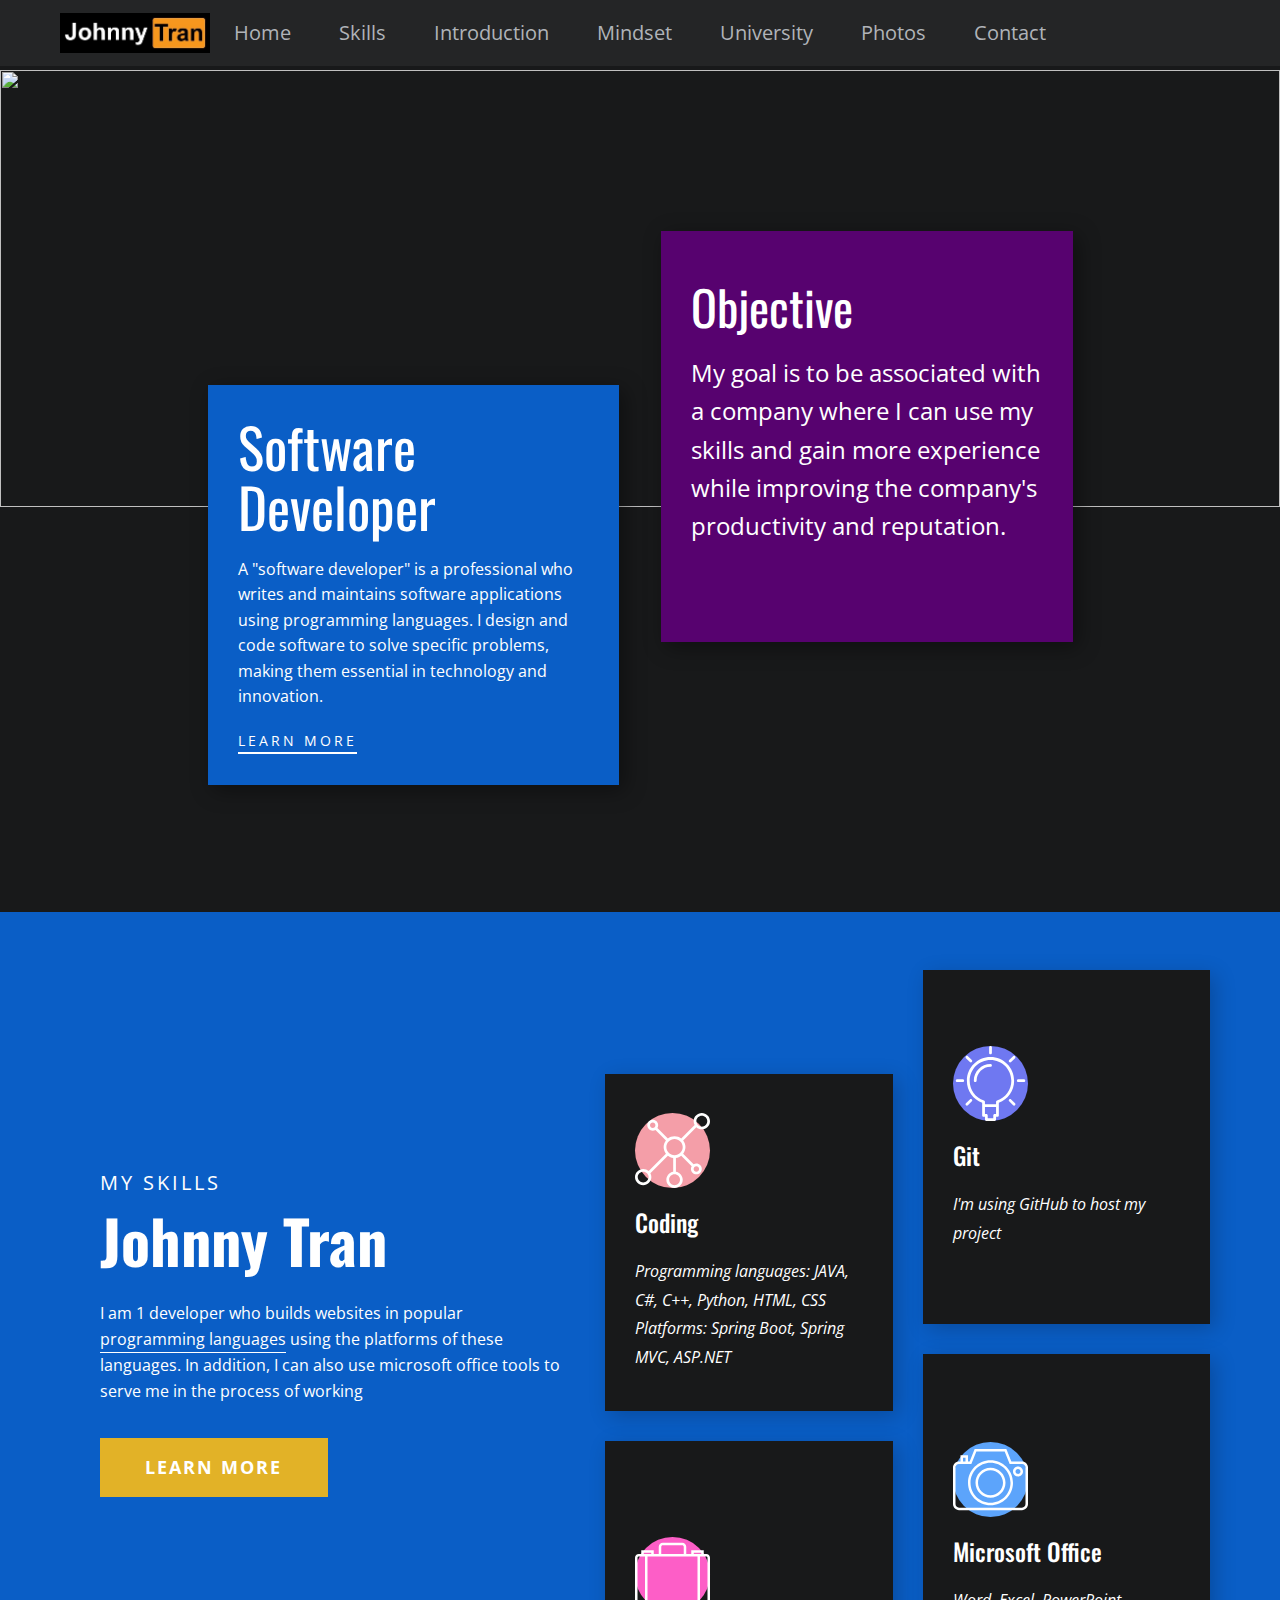
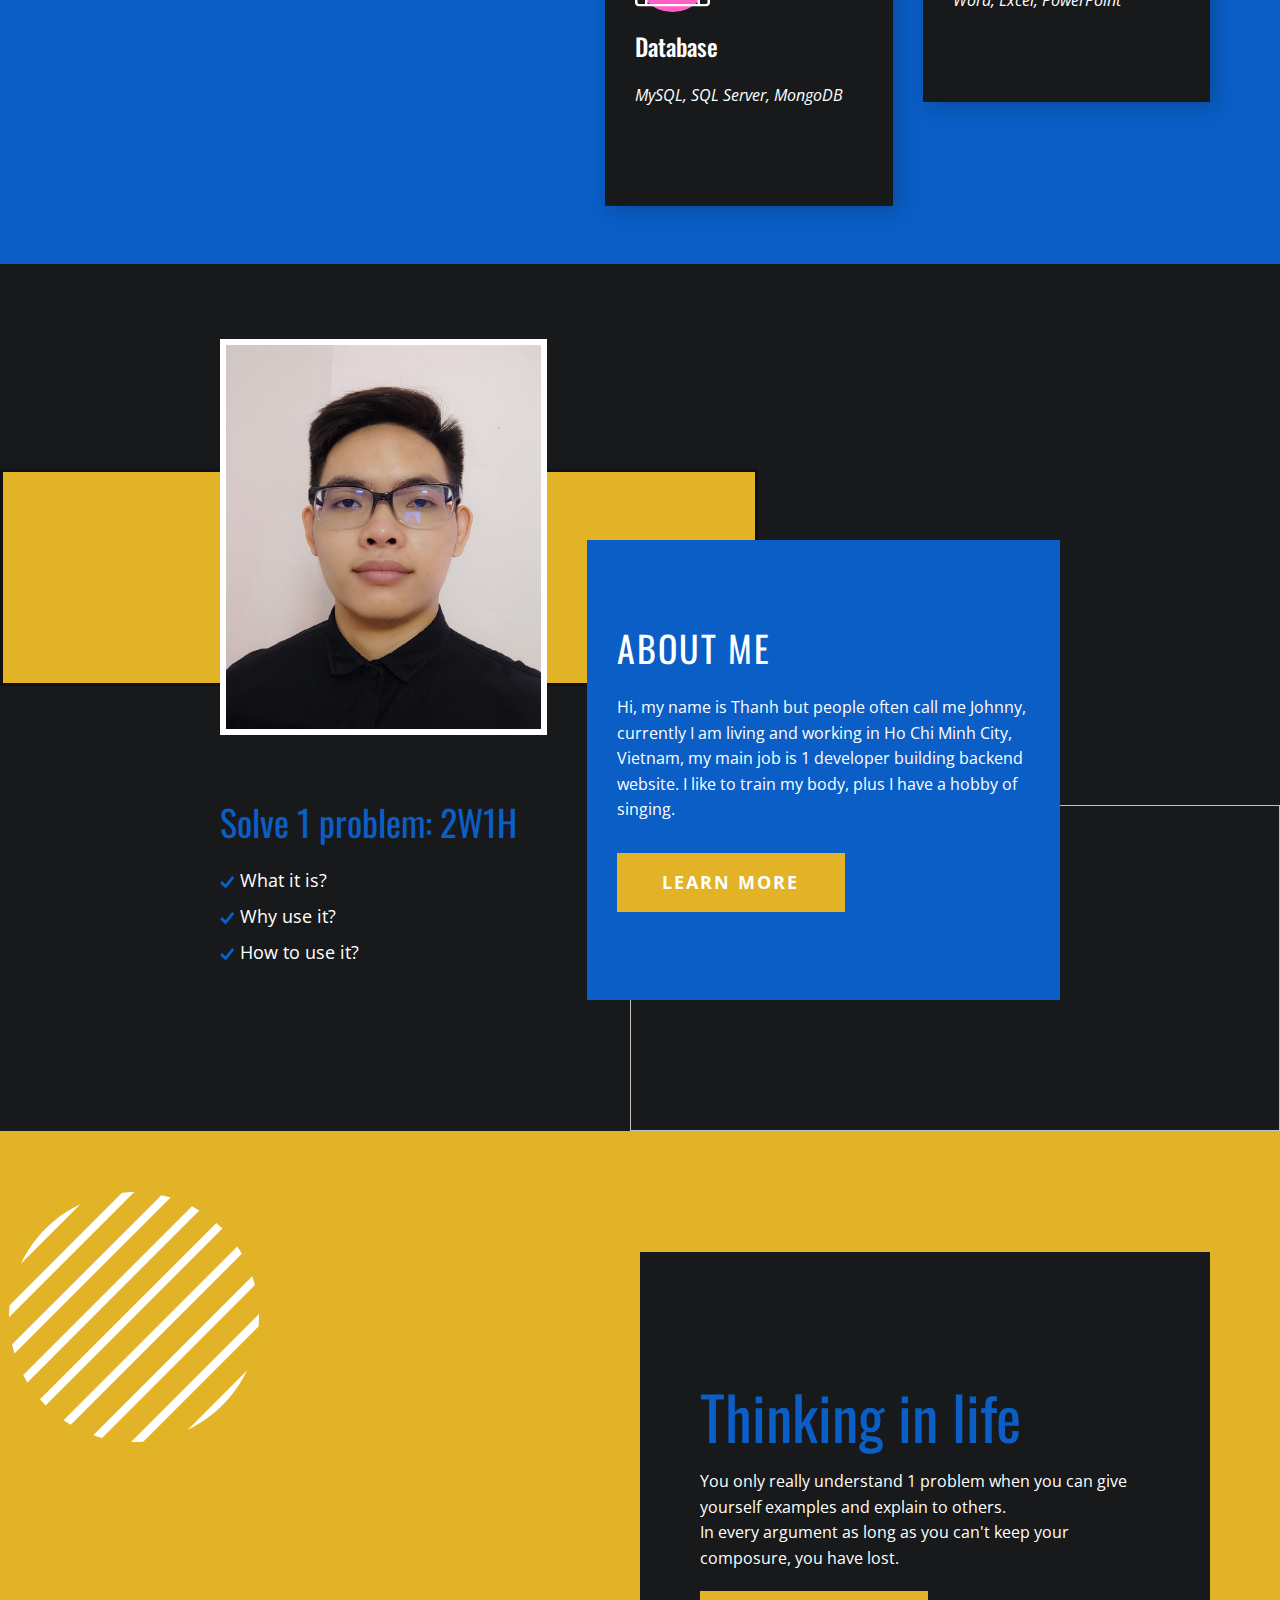
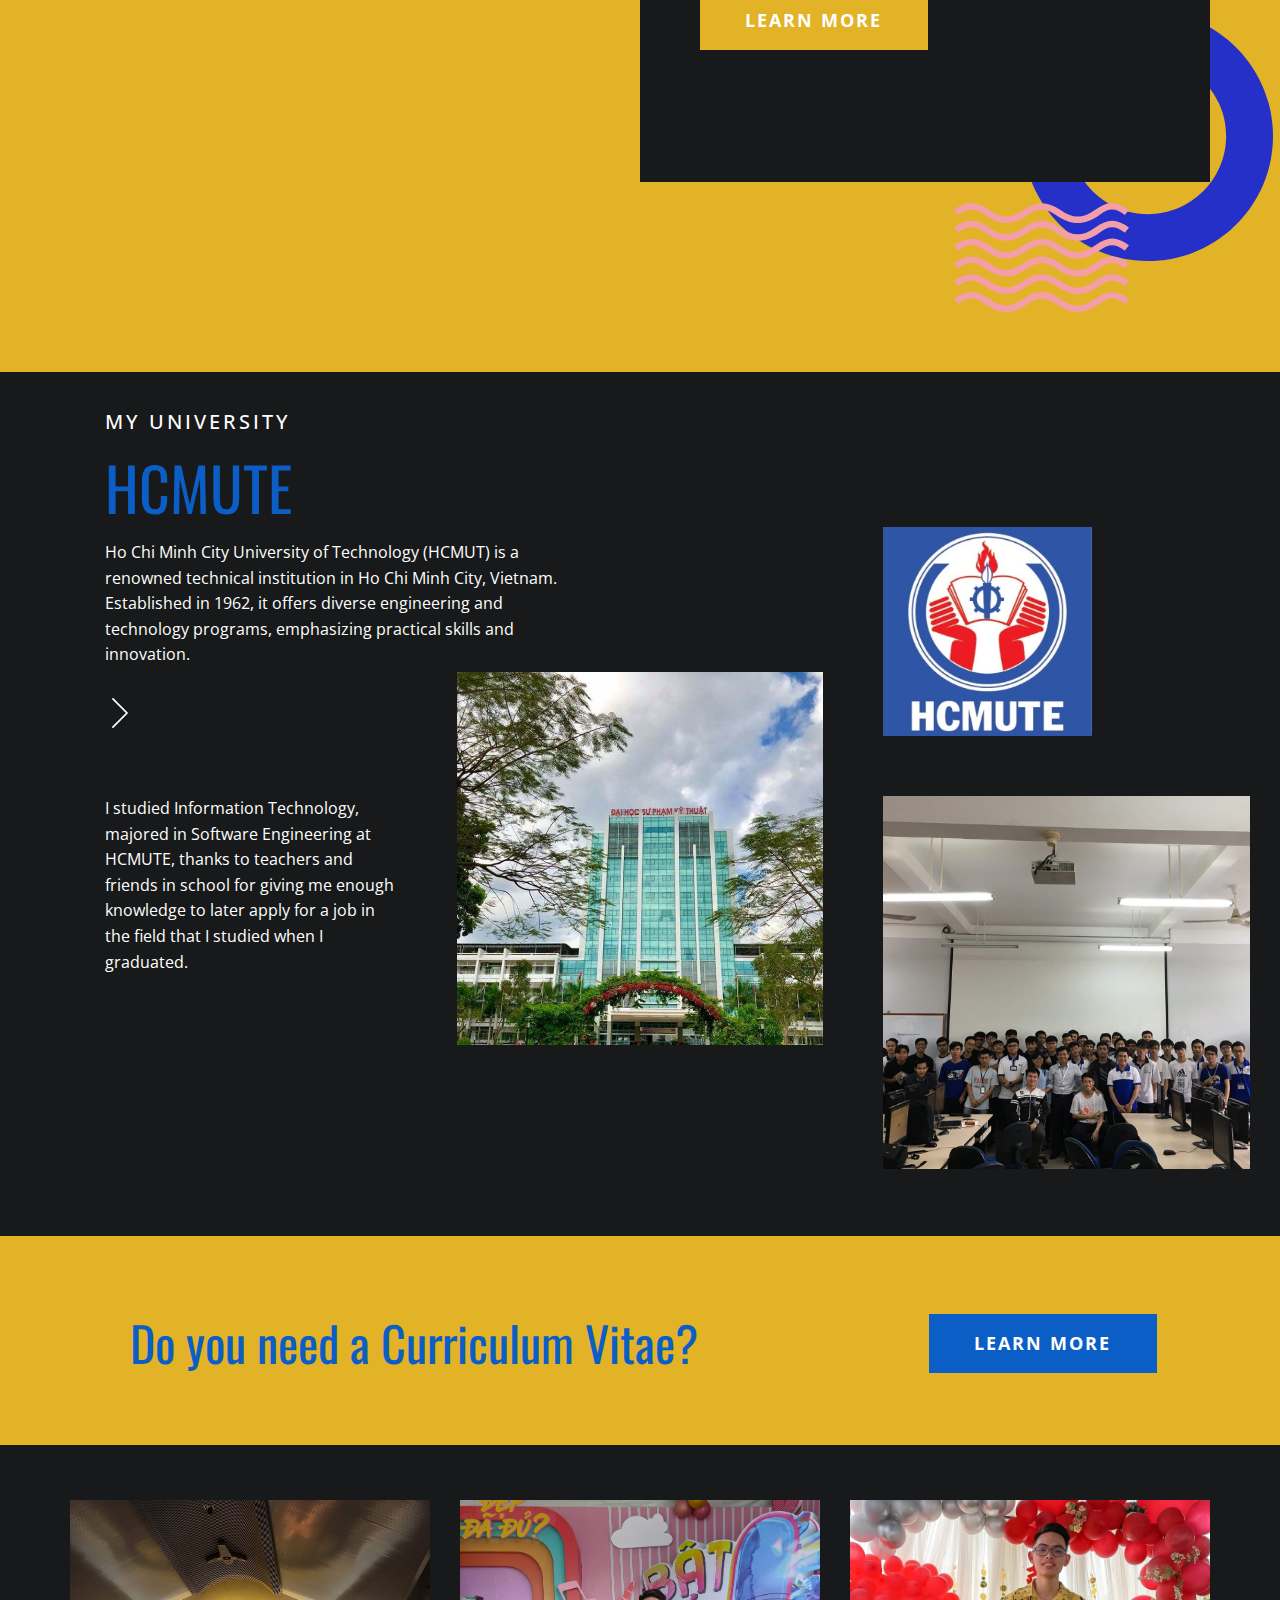
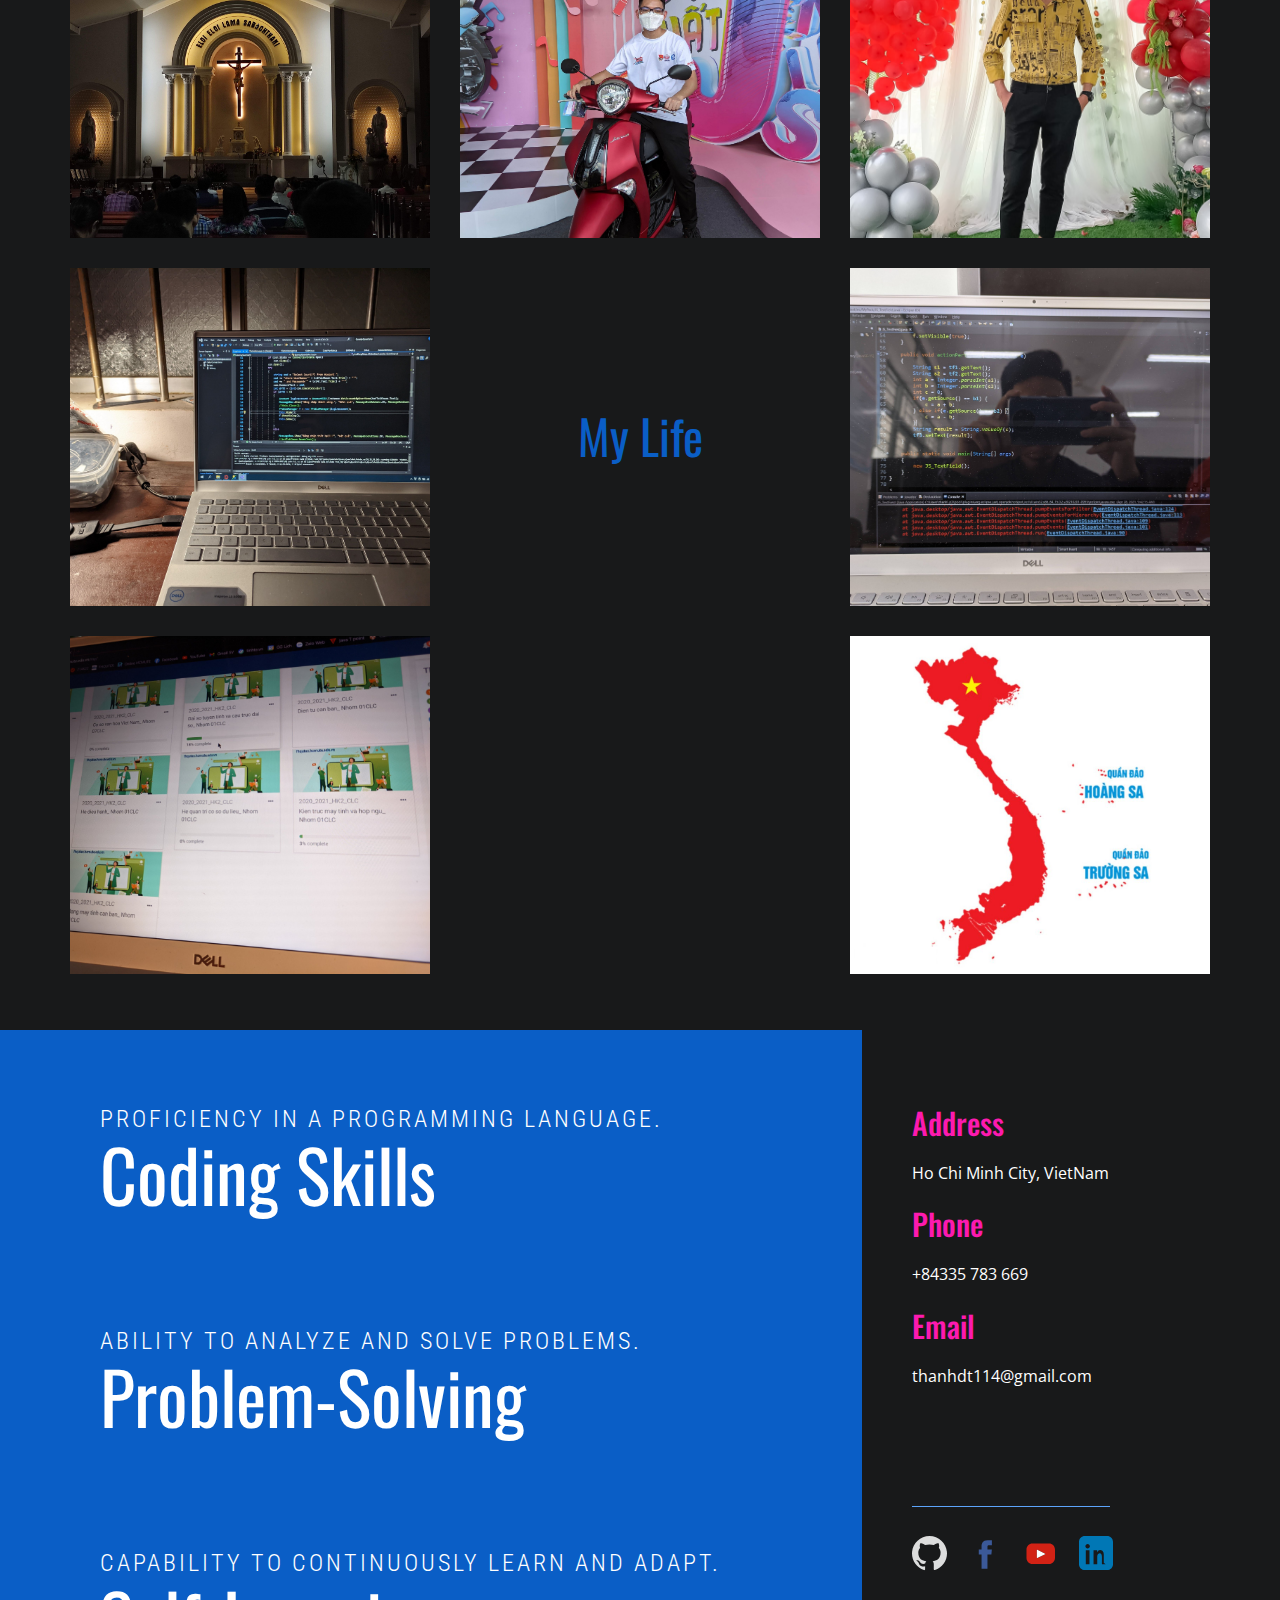
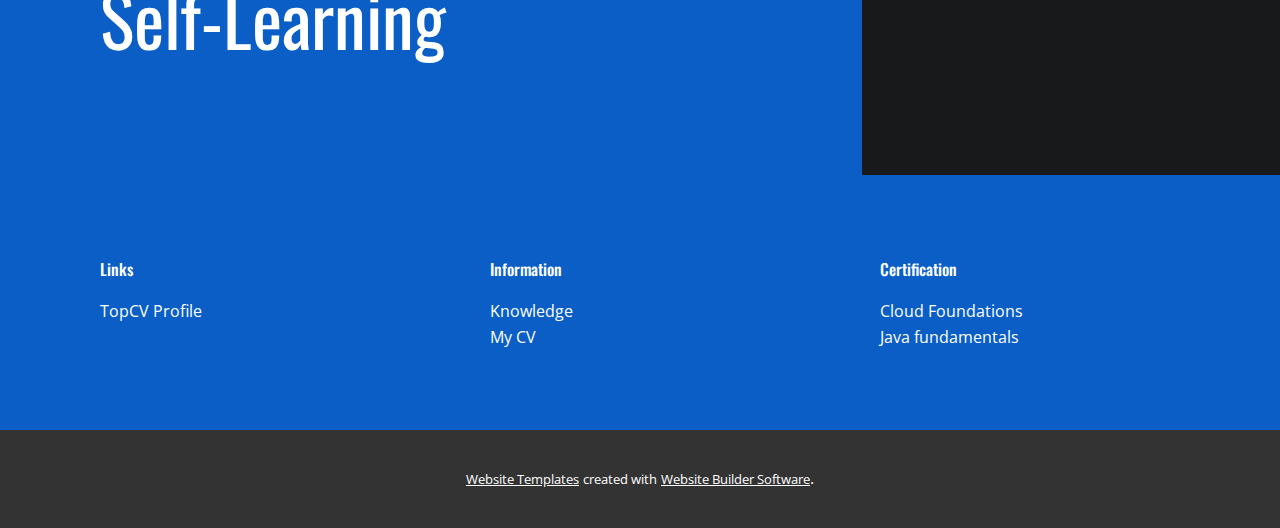
==== commit 2f05ec77: "fix version 1" ====
--- a/index.html
+++ b/index.html
@@ -973,7 +973,7 @@
                       <div
                         class="u-container-layout u-valign-middle u-container-layout-8"
                         style="
-                          background-image: url('Image/19110CL1.png');
+                          background-image: url('Image/19110CL1.jpg');
                           background-size: cover;
                         "
                       >
--- a/css/Home-1.css
+++ b/css/Home-1.css
@@ -792,7 +792,7 @@
 .u-section-4 .u-image-1 {
   min-height: 530px;
   pointer-events: auto;
-  background-image: url("Image/life2.jpg");
+  background-image: url("../Image/life2.jpg");
   background-position: 50% 50%;
 }
 
@@ -1513,7 +1513,7 @@
 }
 
 .u-section-7 .u-image-1 {
-  background-image: url("Image/church.jpg");
+  background-image: url("../Image/church.jpg");
   background-position: 100% 50%;
   min-height: 368px;
 }
@@ -1523,7 +1523,7 @@
 }
 
 .u-section-7 .u-image-2 {
-  background-image: url("Image/XeYamaha.jpg");
+  background-image: url("../Image/XeYamaha.jpg");
   background-position: 50% 50%;
   min-height: 368px;
 }
@@ -1533,7 +1533,7 @@
 }
 
 .u-section-7 .u-image-3 {
-  background-image: url("Image/DiDuDamCuoi.JPG");
+  background-image: url("../Image/DiDuDamCuoi.JPG");
   background-position: 50% 50%;
   min-height: 368px;
 }
@@ -1544,7 +1544,7 @@
 
 .u-section-7 .u-image-4 {
   min-height: 368px;
-  background-image: url("Image/CodeHome.jpg");
+  background-image: url("../Image/CodeHome.jpg");
   background-position: 50% 50%;
 }
 
@@ -1566,7 +1566,7 @@
 }
 
 .u-section-7 .u-image-5 {
-  background-image: url("Image/CodeJava.jpg");
+  background-image: url("../Image/CodeJava.jpg");
   background-position: 50% 50%;
   min-height: 368px;
 }
@@ -1577,7 +1577,7 @@
 
 .u-section-7 .u-image-6 {
   min-height: 368px;
-  background-image: url("Image/MonHoc.jpg");
+  background-image: url("../Image/MonHoc.jpg");
   background-position: 100% 50%;
 }
 
@@ -1587,7 +1587,7 @@
 
 .u-section-7 .u-image-7 {
   min-height: 368px;
-  background-image: url("Image/SNB.jpg");
+  background-image: url("../Image/SNB.jpg");
   background-position: 50% 50%;
 }
 
@@ -1597,7 +1597,7 @@
 
 .u-section-7 .u-image-8 {
   min-height: 368px;
-  background-image: url("Image/BanDoVietNam.jpg");
+  background-image: url("../Image/BanDoVietNam.jpg");
   background-position: 50% 50%;
 }
 
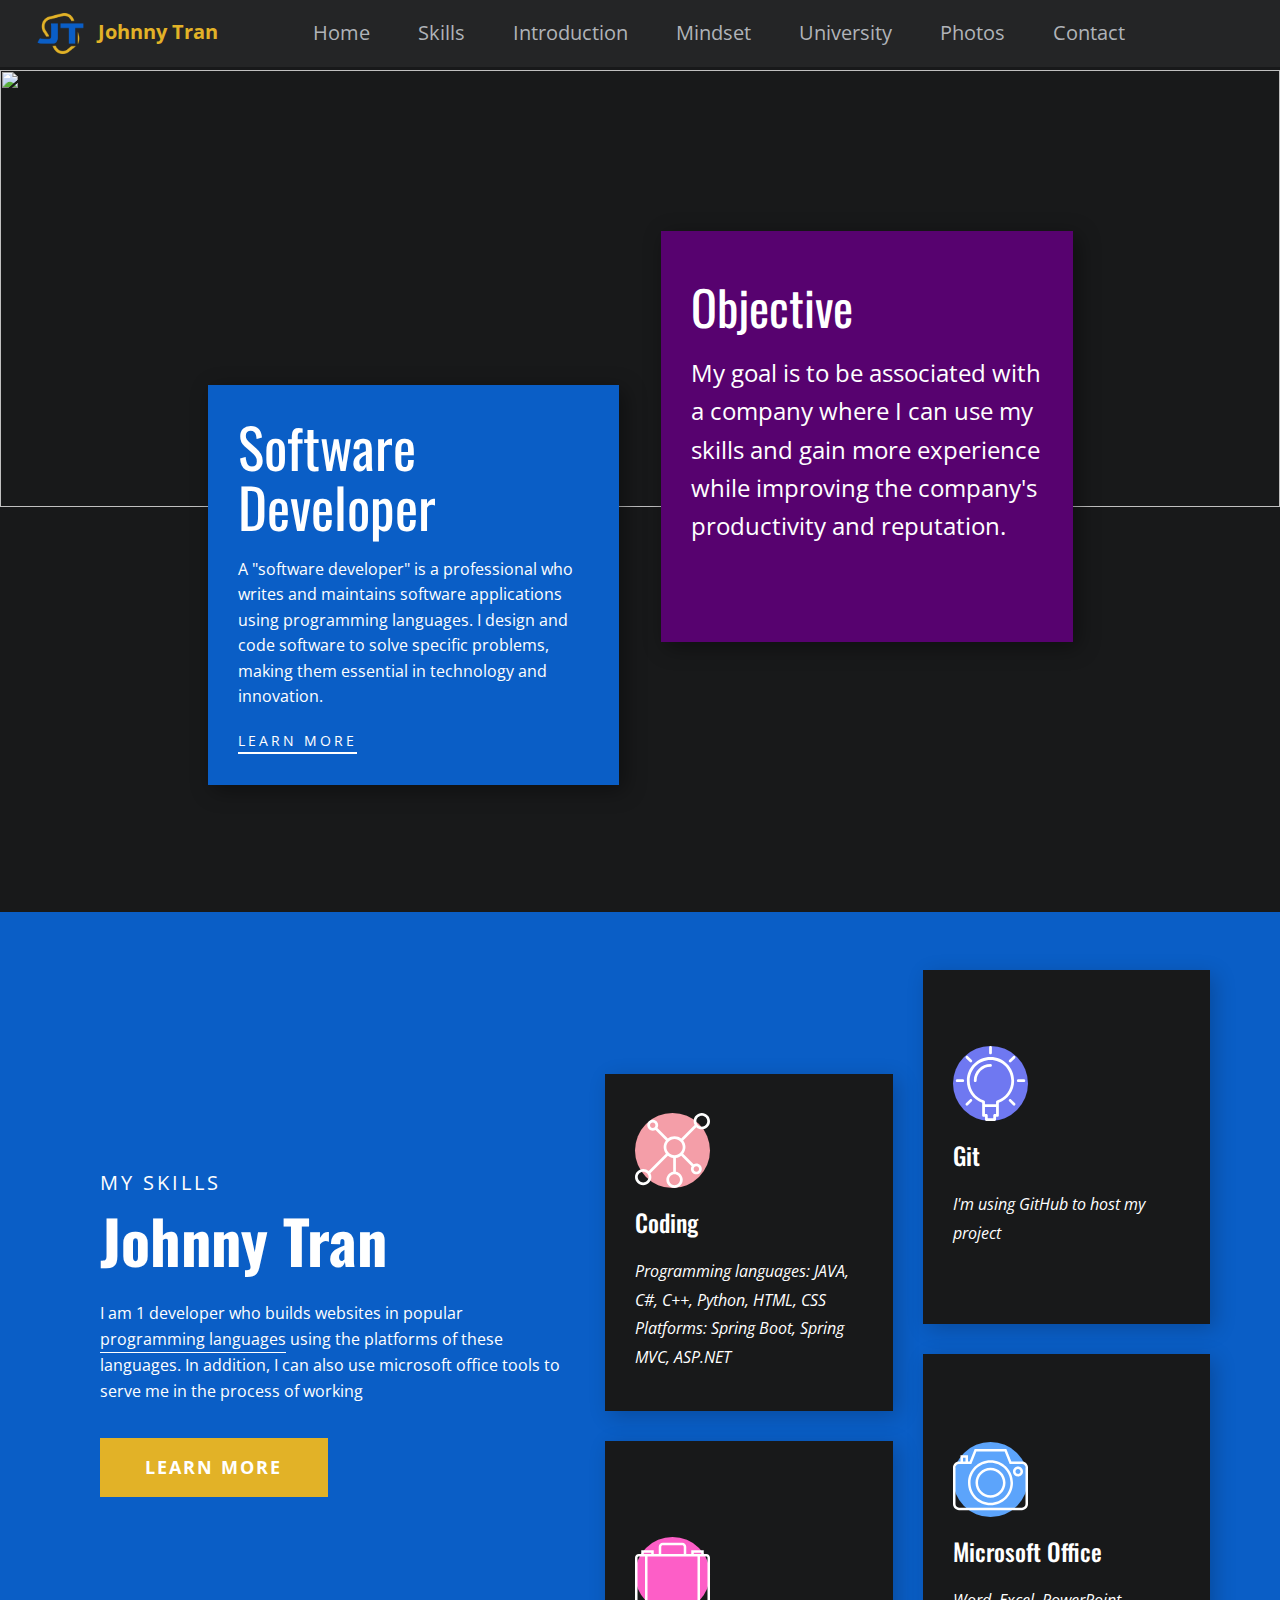
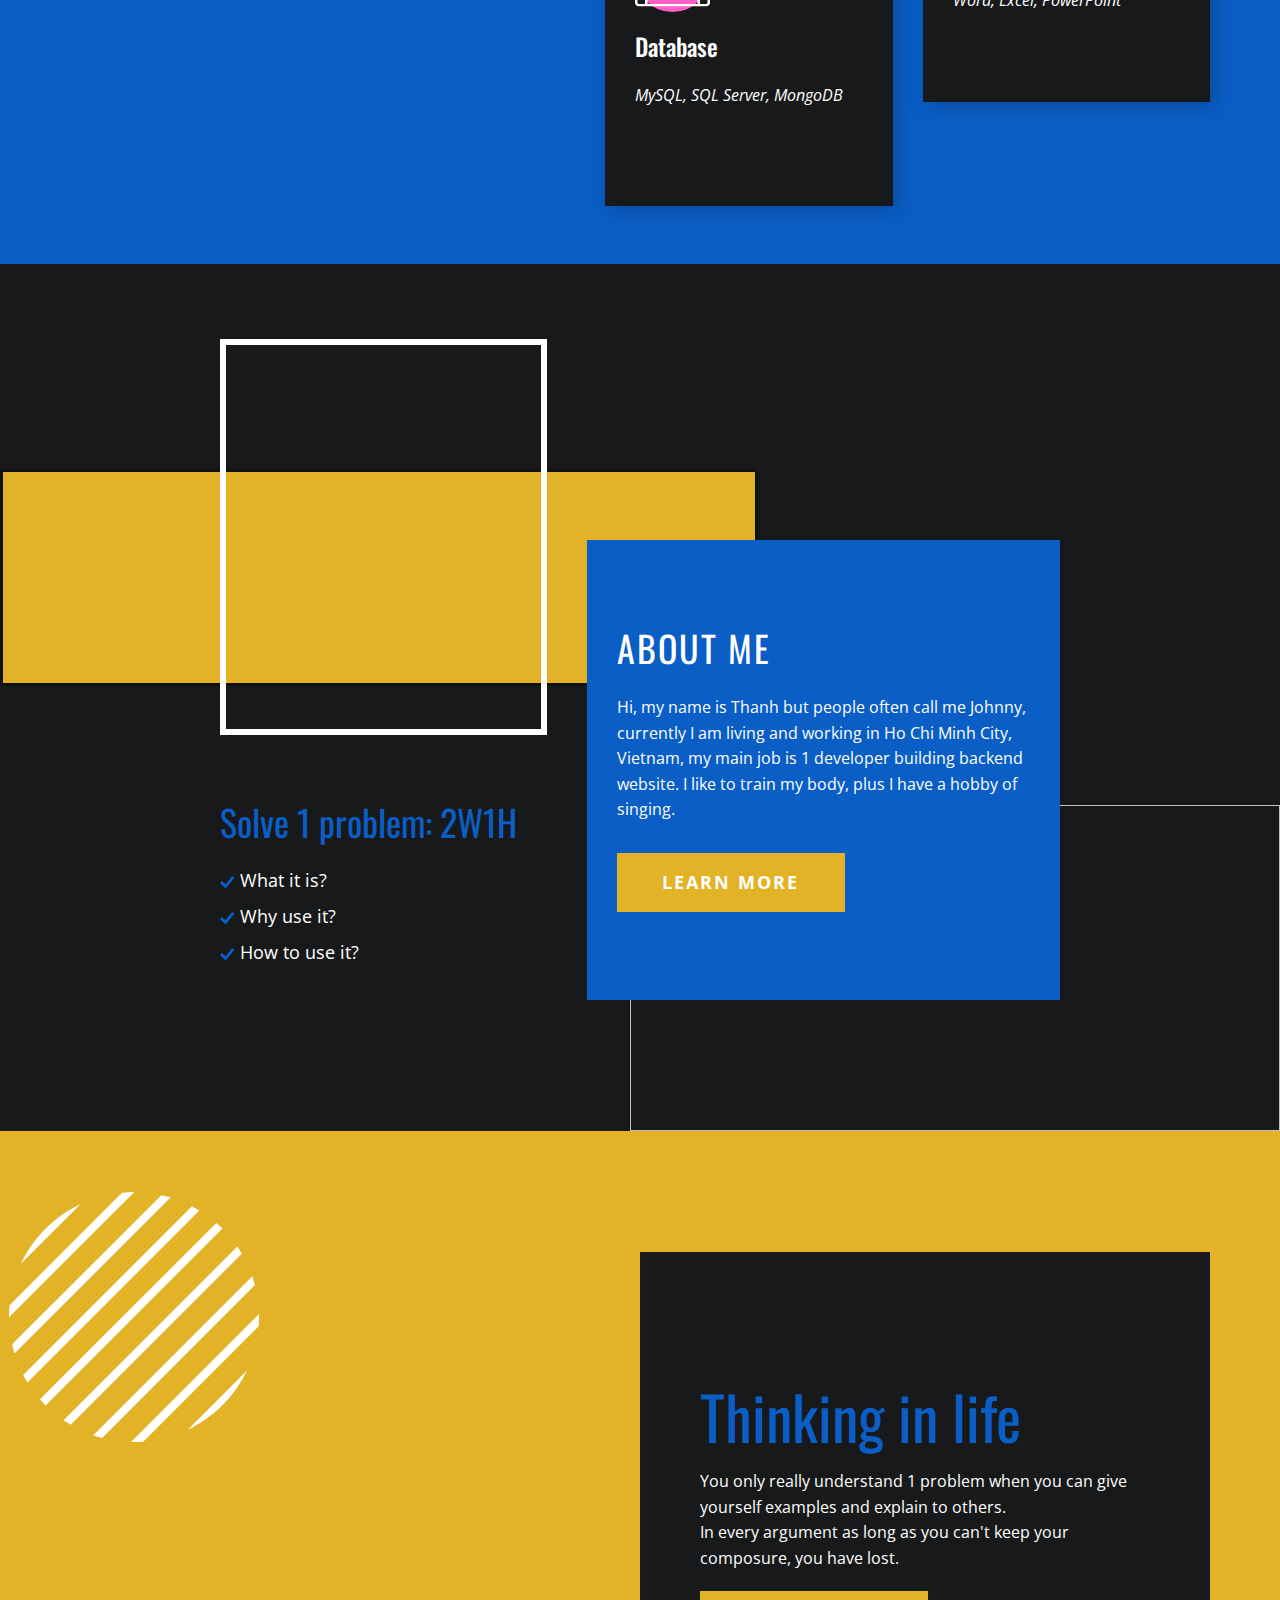
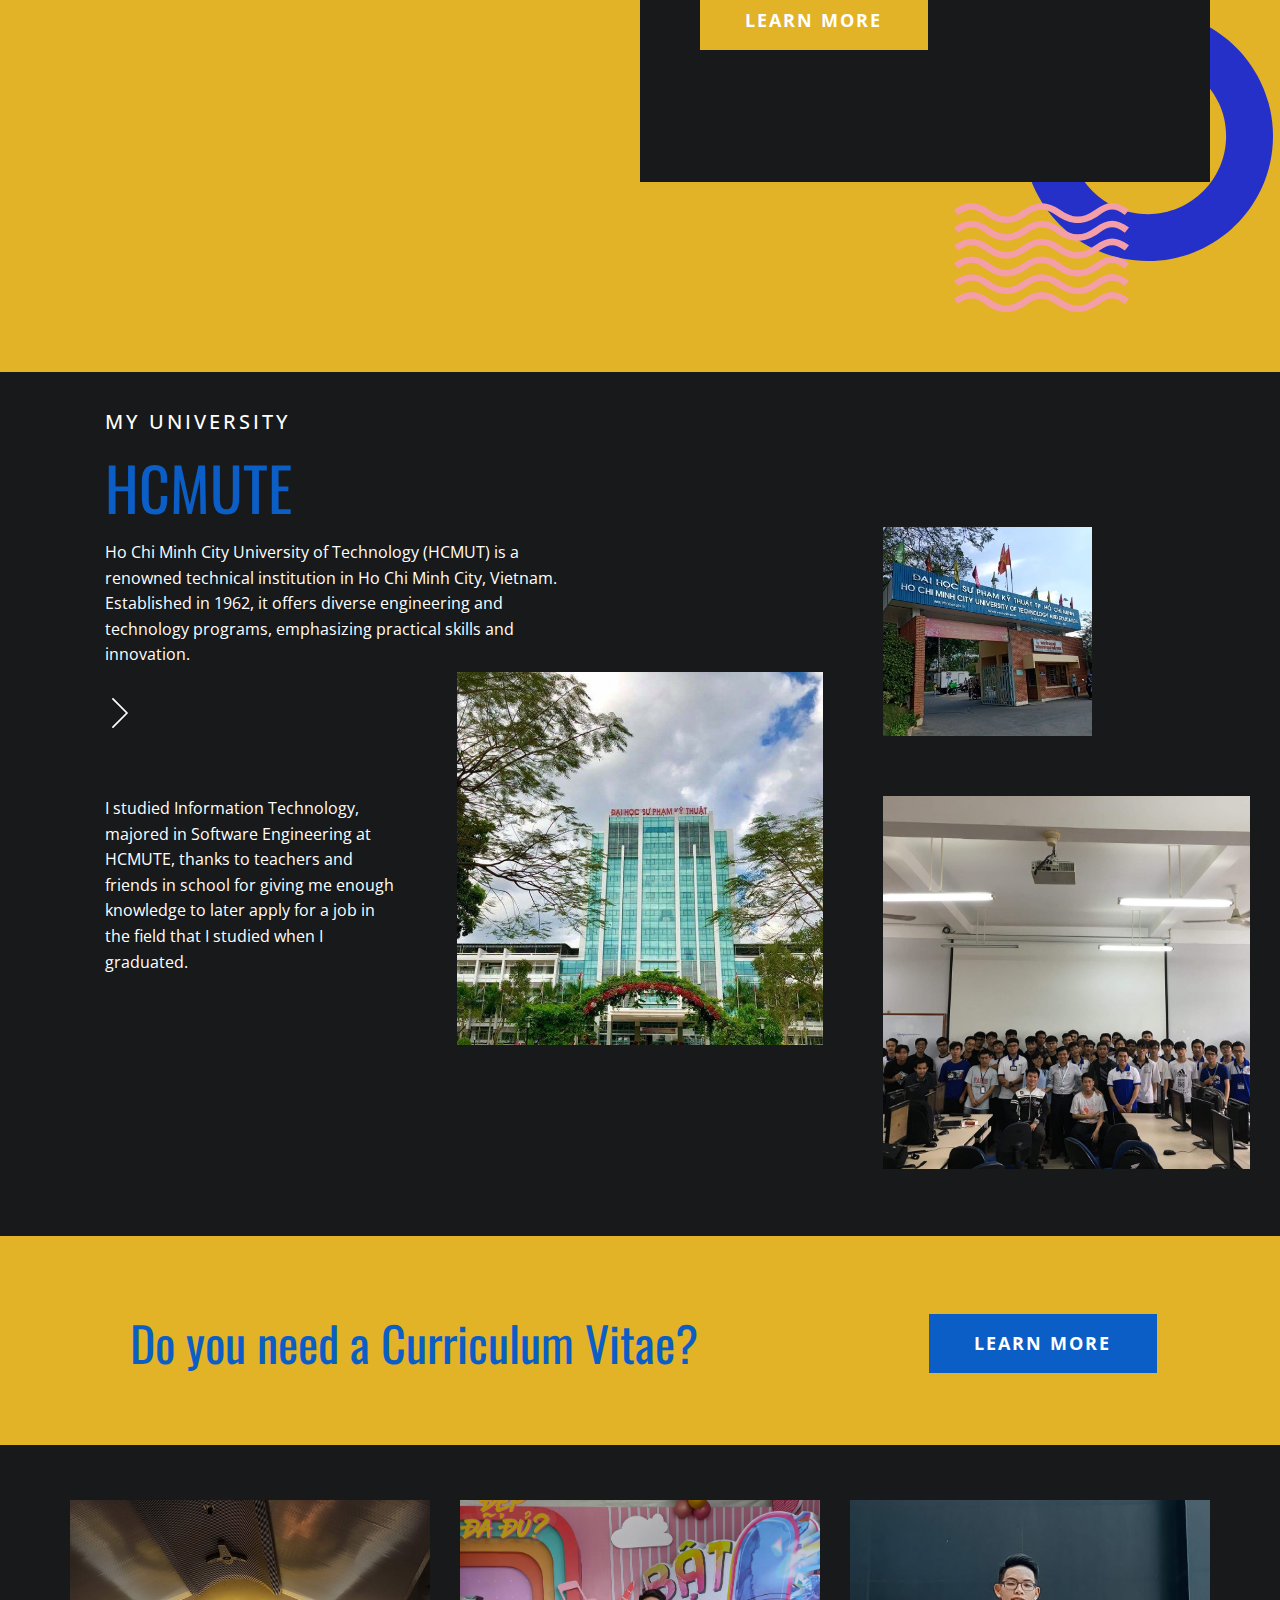
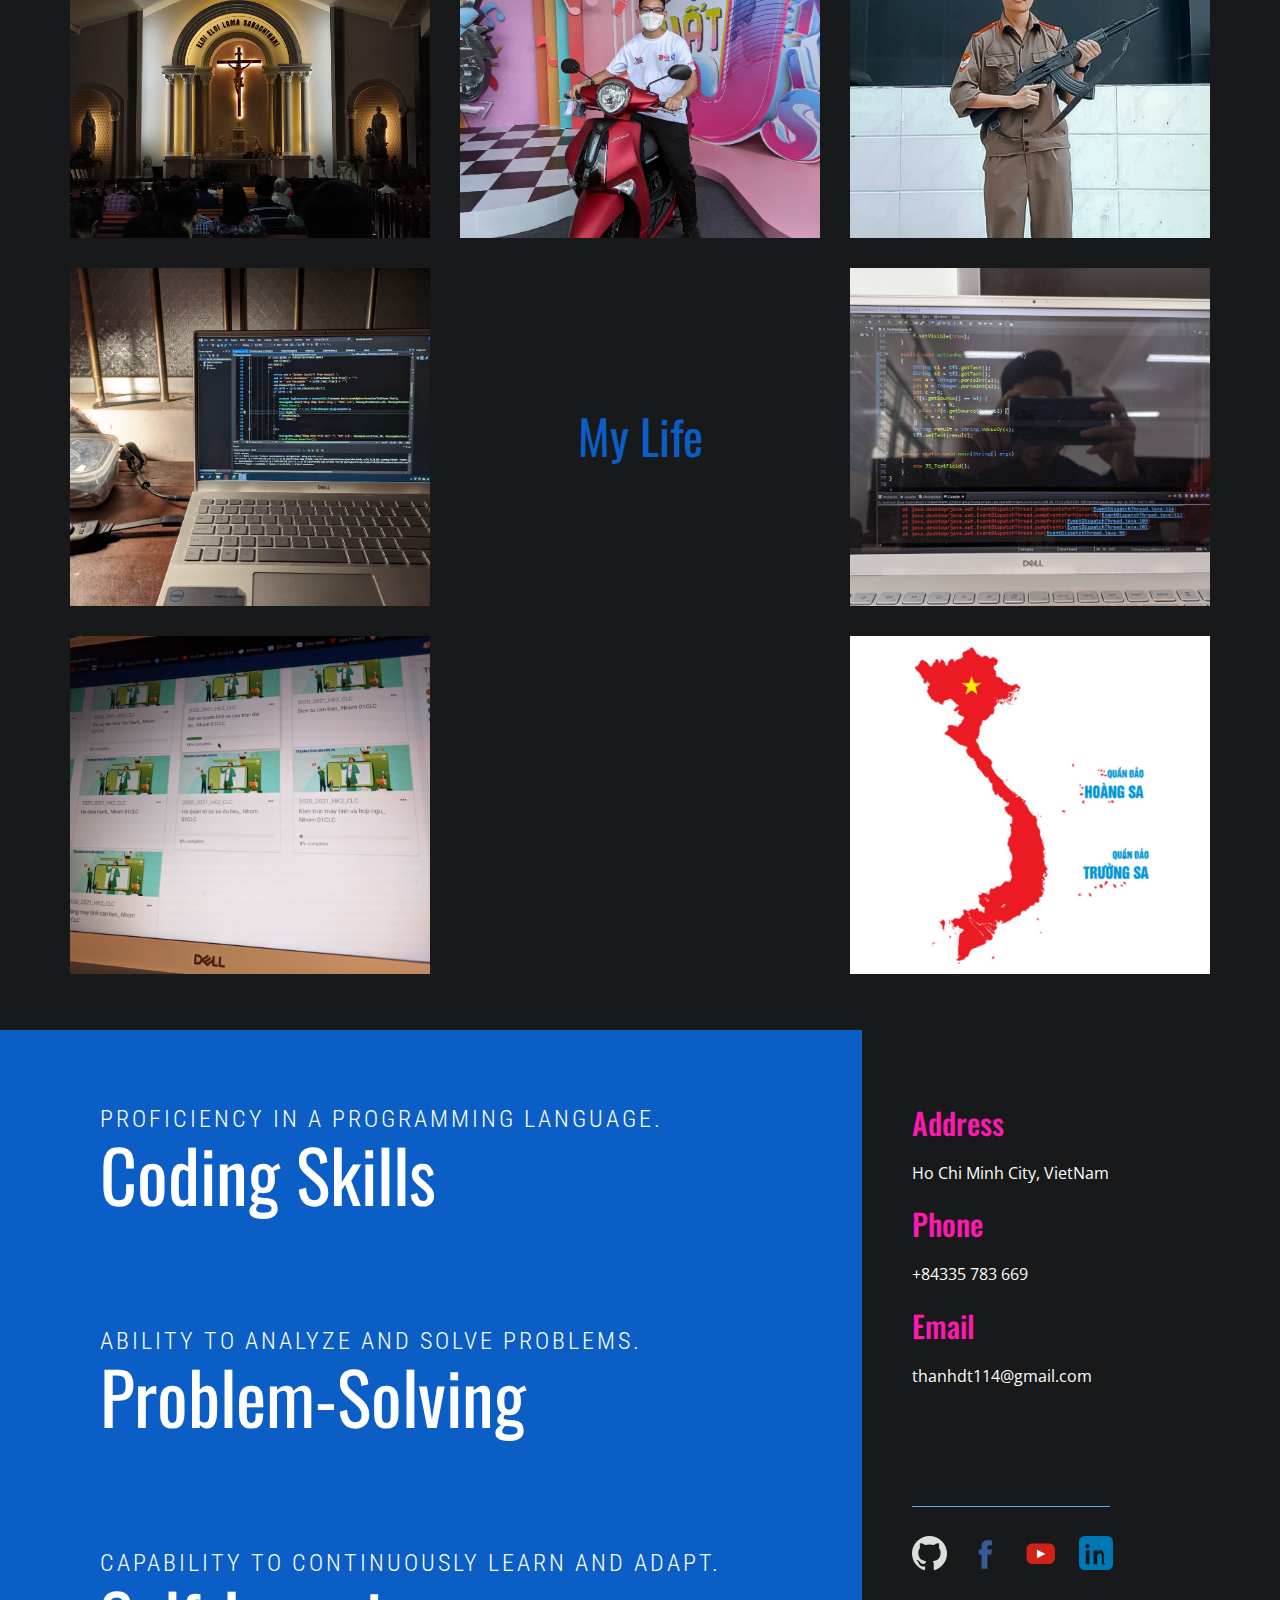
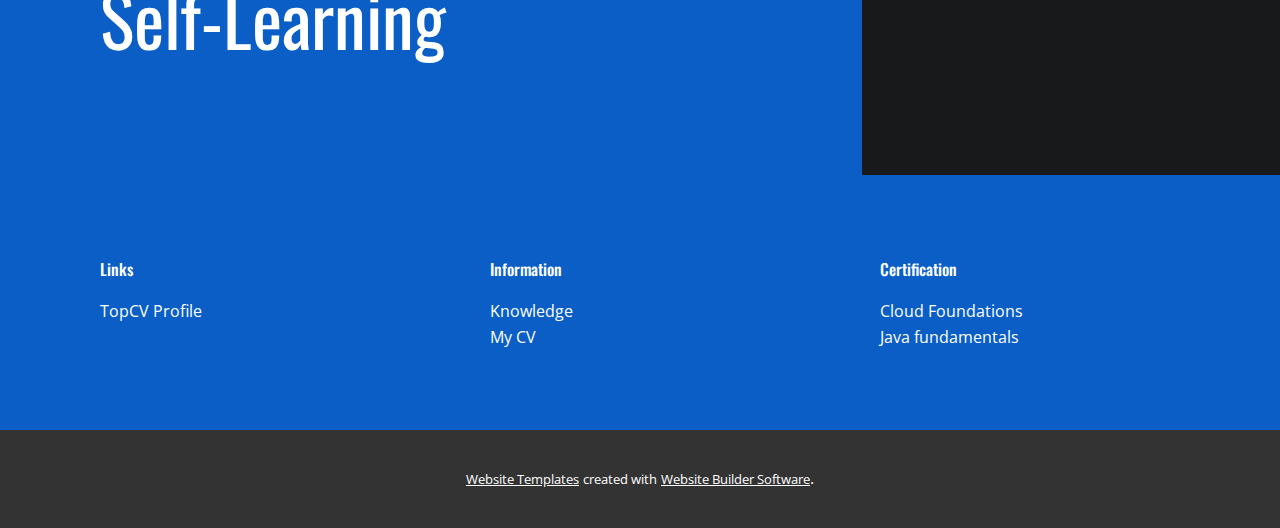
==== commit ed0503f3: "fix logo" ====
--- a/index.html
+++ b/index.html
@@ -106,13 +106,14 @@
         style="background-color: #242526"
       >
       <div class="container-fluid">
-        <a class="navbar-brand me-auto ms-5" href="#">
-          <img src="Image/logo.jpg" alt="Avatar Logo" style="width: 150px" />
+        <a class="navbar-brand me-auto ms-3 logo-nav" href="#">
+          <img clas="logo-nav-img" src="Image/logo-JT.png" alt="Avatar Logo" style="width: 65px;" />
+          Johnny Tran
         </a>
         <button class="navbar-toggler" type="button" data-bs-toggle="collapse" data-bs-target="#collapsibleNavbar">
           <span class="navbar-toggler-icon"></span>
         </button>
-        <div class="collapse navbar-collapse" id="collapsibleNavbar">
+        <div class="collapse navbar-collapse" style="justify-content: center;" id="collapsibleNavbar">
           <ul class="navbar-nav me-5" style="margin: 0">
             <li class="nav-item fs-5 ms-3 me-3">
               <a class="nav-link nav-color" href="#carousel_65e8">Home</a>
@@ -533,7 +534,7 @@
                   class="u-align-left u-container-style u-image u-layout-cell u-left-cell u-size-40 u-image-2"
                   data-image-width="800"
                   data-image-height="720"
-                  style="background-image: url('Image/me.jpg')"
+                  style="background-image: url('Image/DiDuDamCuoi.jpg')"
                 >
                   <div
                     class="u-border-6 u-border-white u-container-layout u-container-layout-1"
@@ -905,7 +906,7 @@
                           <div
                             class="u-container-layout u-valign-middle u-container-layout-3"
                             style="
-                              background-image: url('Image/logo-hcmute.jpg');
+                              background-image: url('Image/CongTruongHCMUTE.jpg');
                               background-size: cover;
                             "
                           >
--- a/css/Home-1.css
+++ b/css/Home-1.css
@@ -1533,7 +1533,7 @@
 }
 
 .u-section-7 .u-image-3 {
-  background-image: url("../Image/DiDuDamCuoi.JPG");
+  background-image: url("../Image/QuanPhuc.JPG");
   background-position: 50% 50%;
   min-height: 368px;
 }
--- a/css/index.css
+++ b/css/index.css
@@ -30,4 +30,17 @@
     /* color: #e2b227; */
     color: #ffffff;
     /* font-weight: bold; */
+}
+
+.logo-nav {
+    color: #e2b227; 
+    font-weight: bold;
+}
+
+.logo-nav:hover {
+    color: #e2b227; 
+}
+
+.logo-nav-img {
+    /* margin-right: 10px; */
 }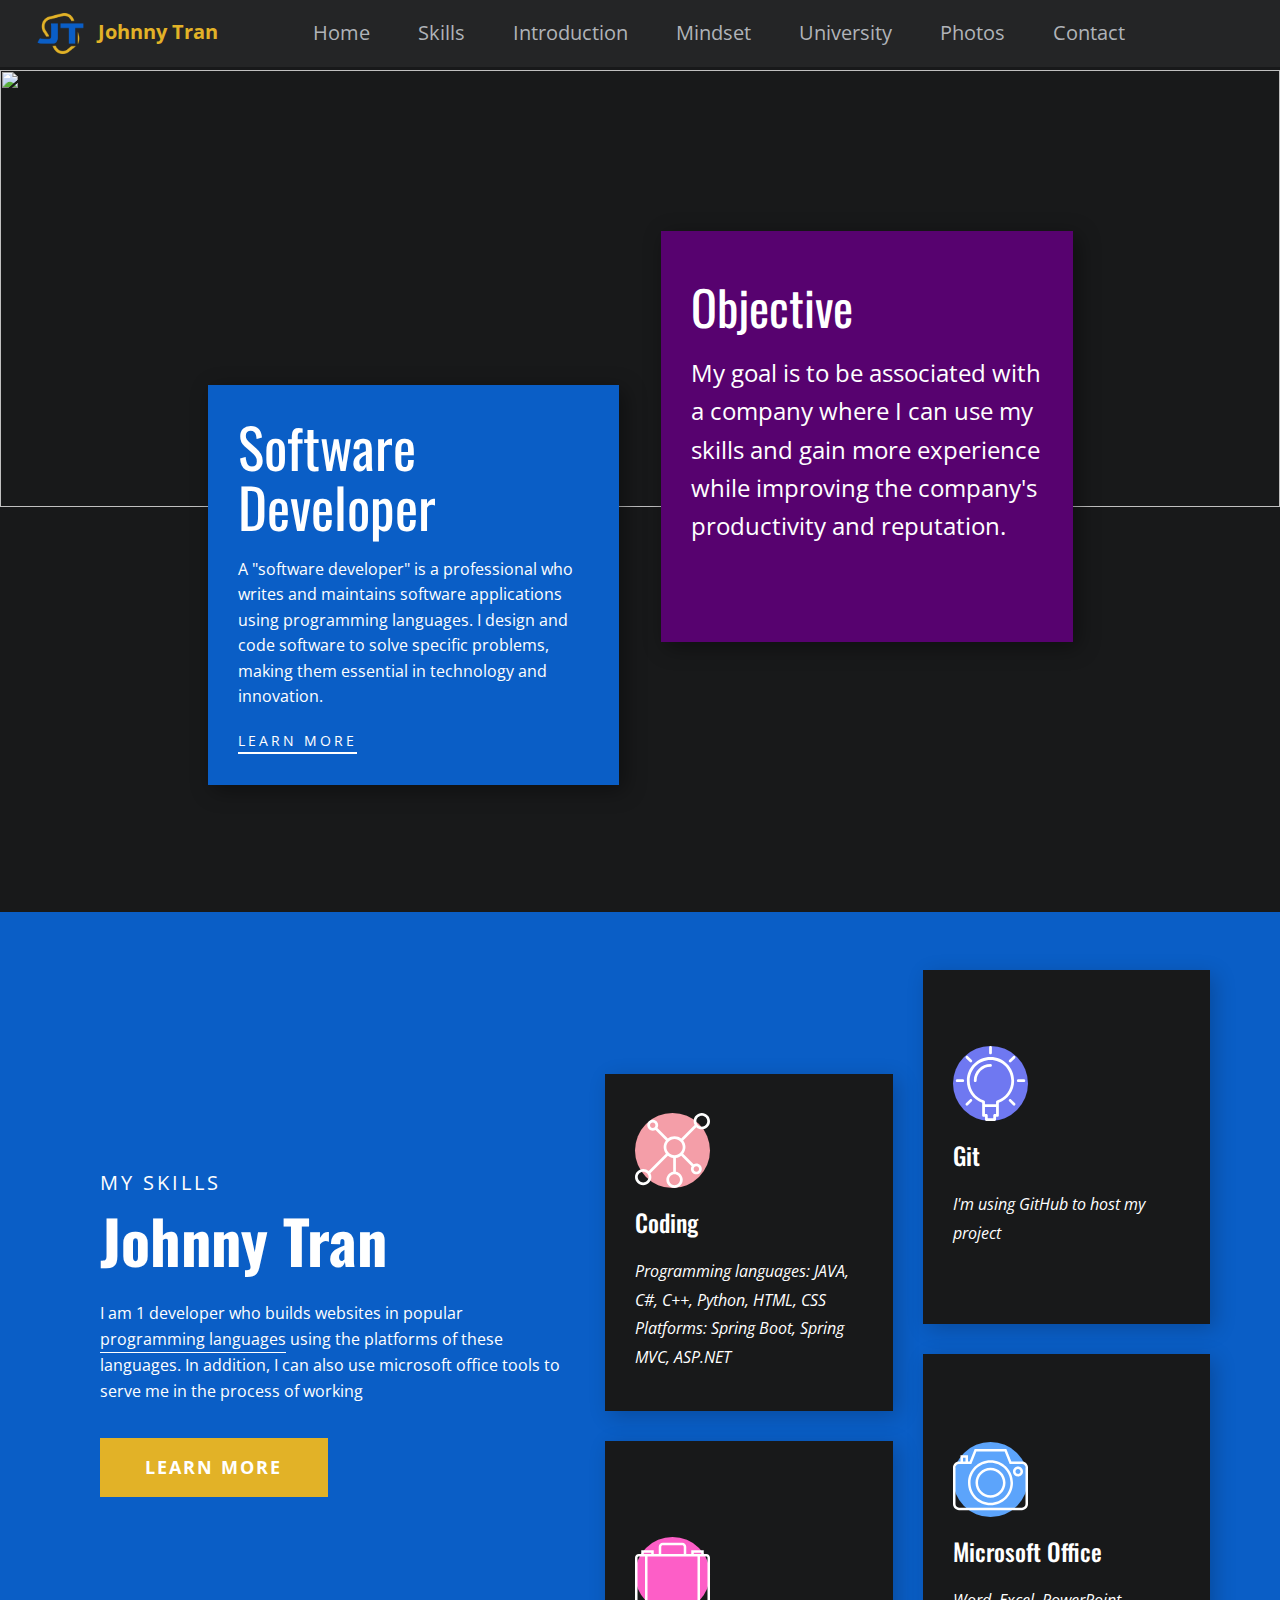
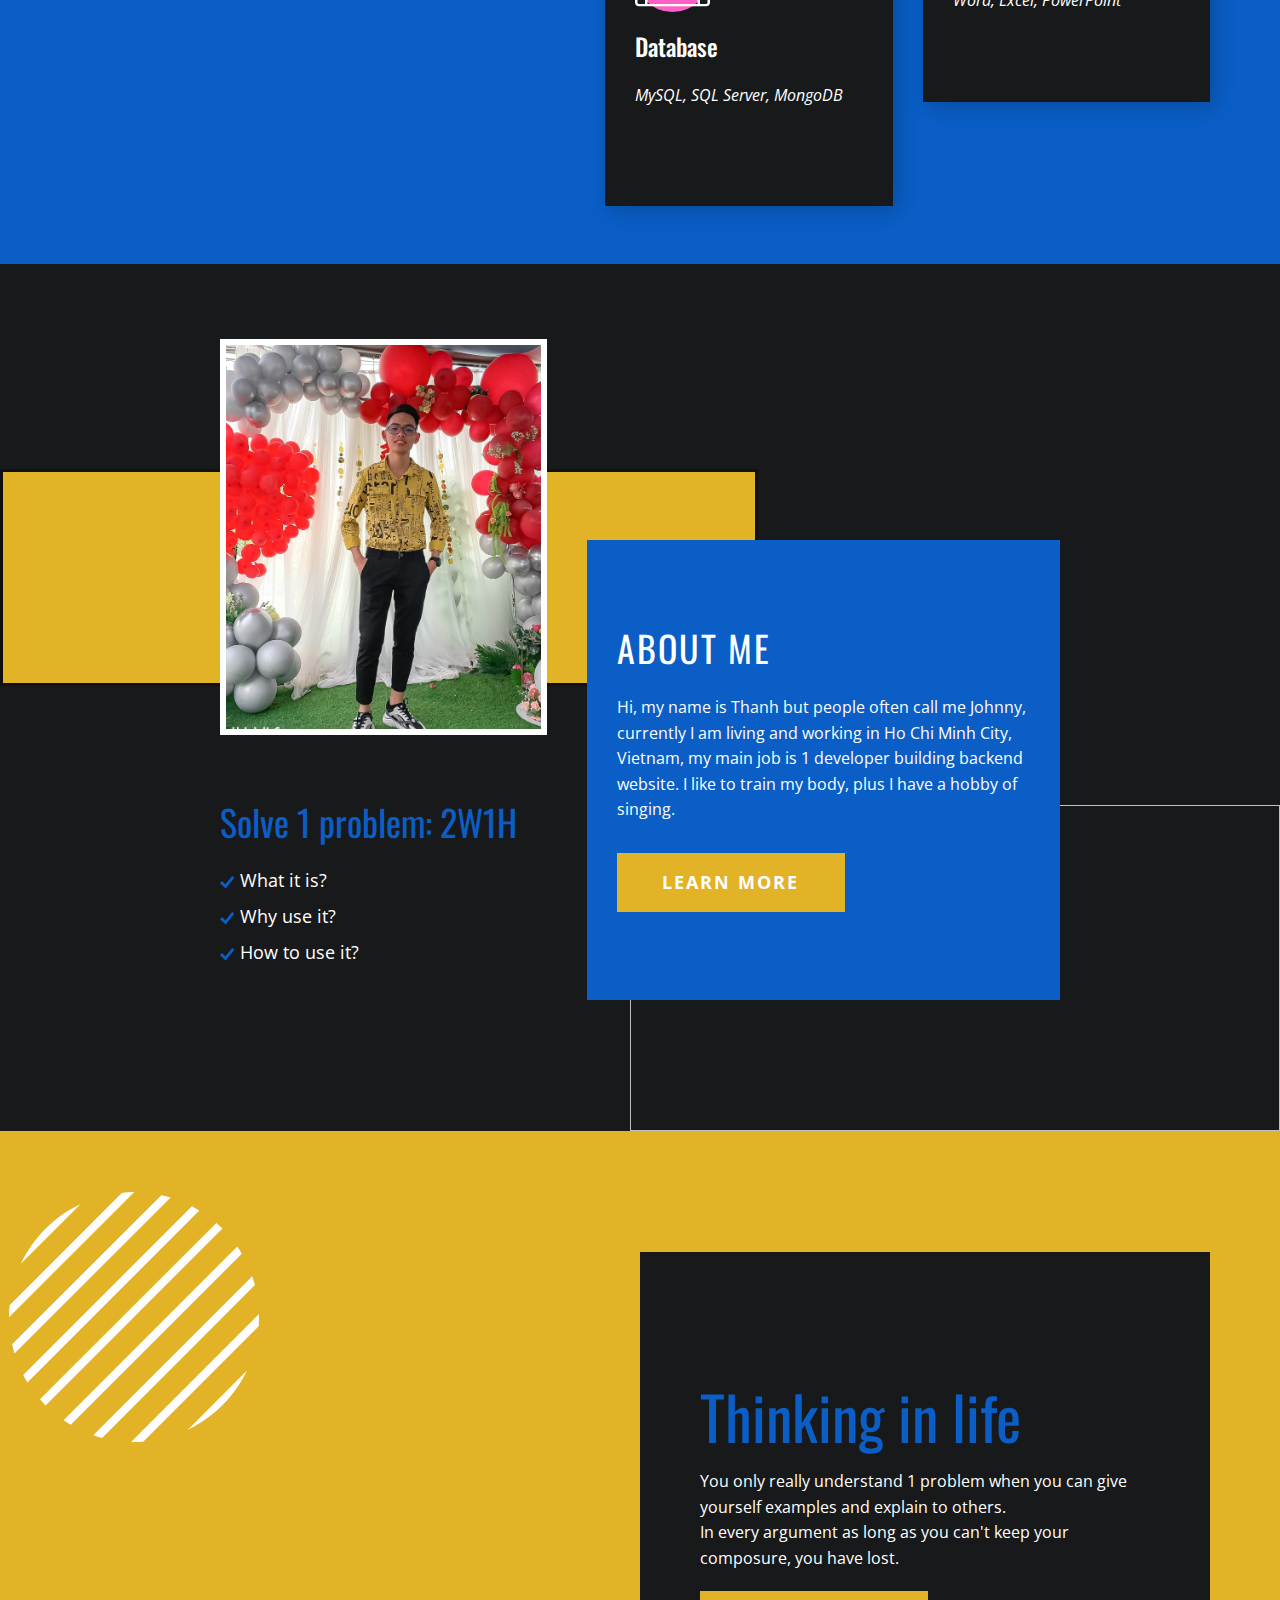
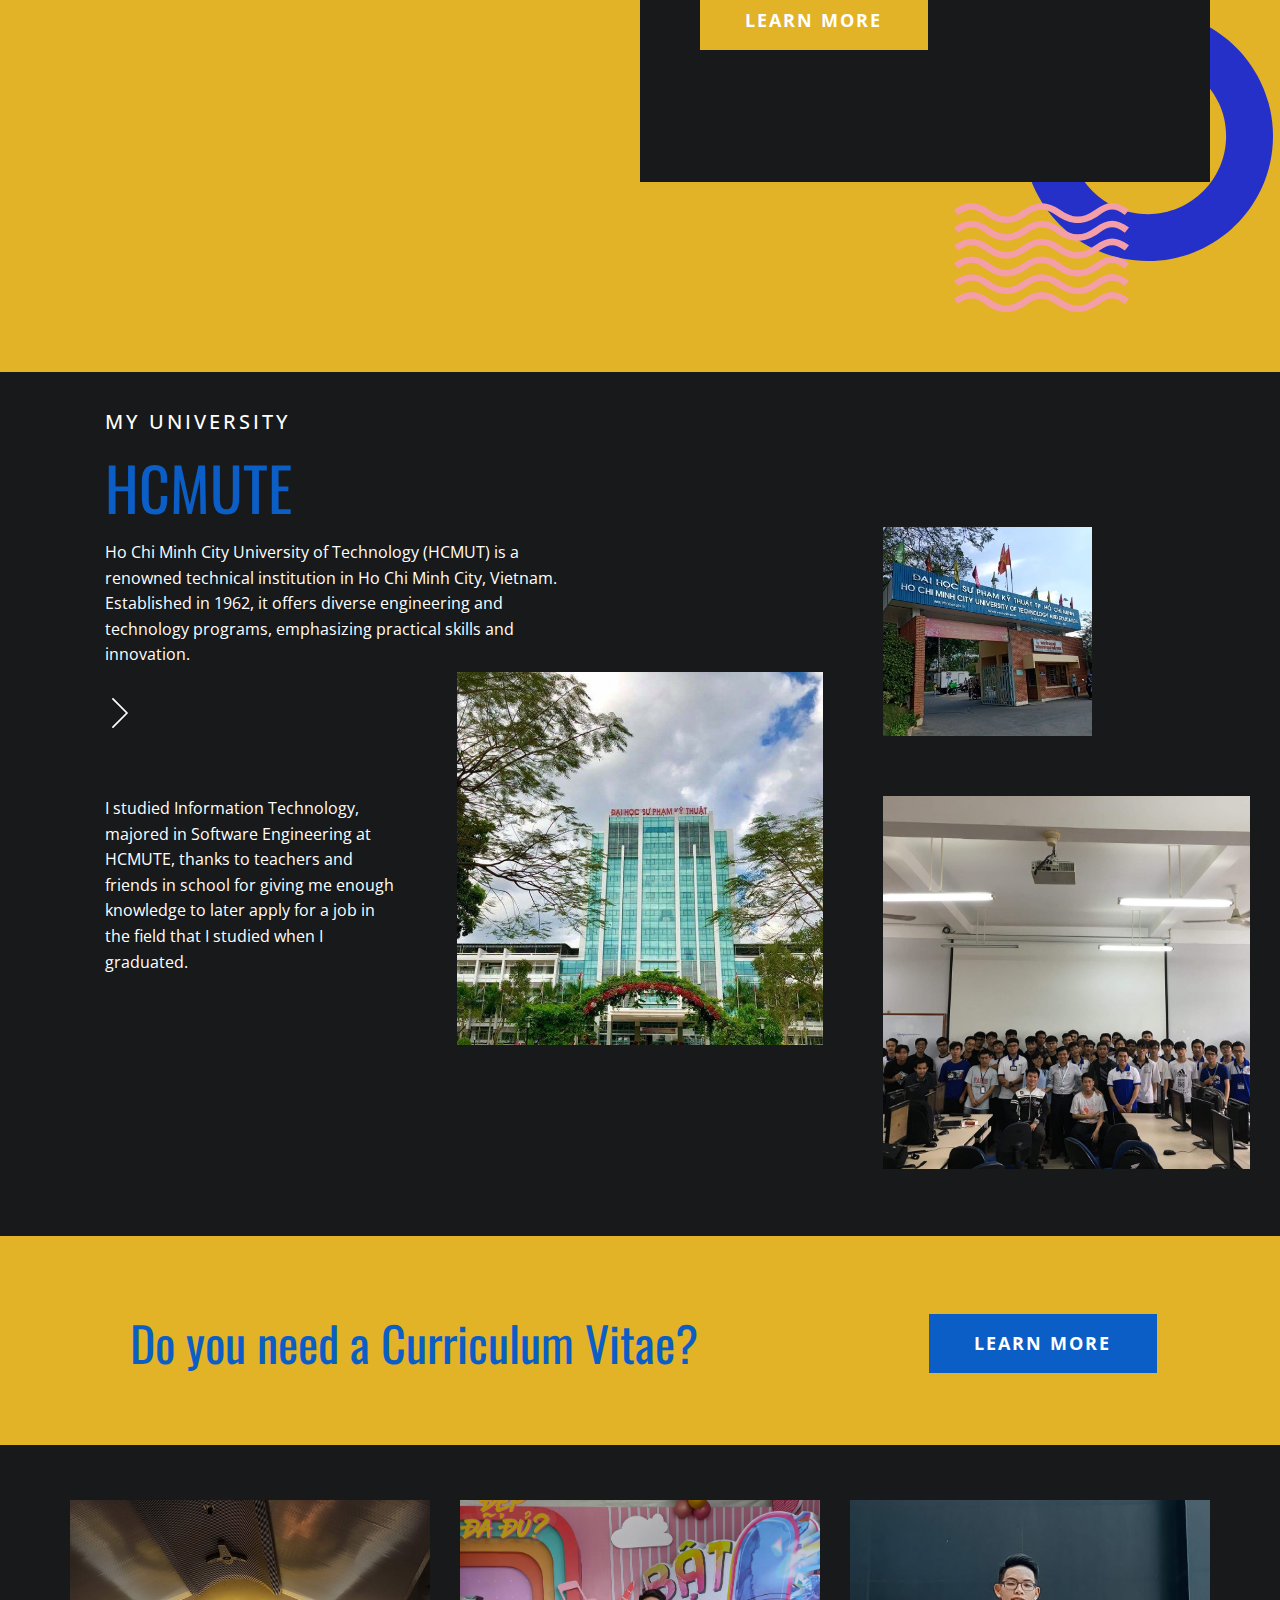
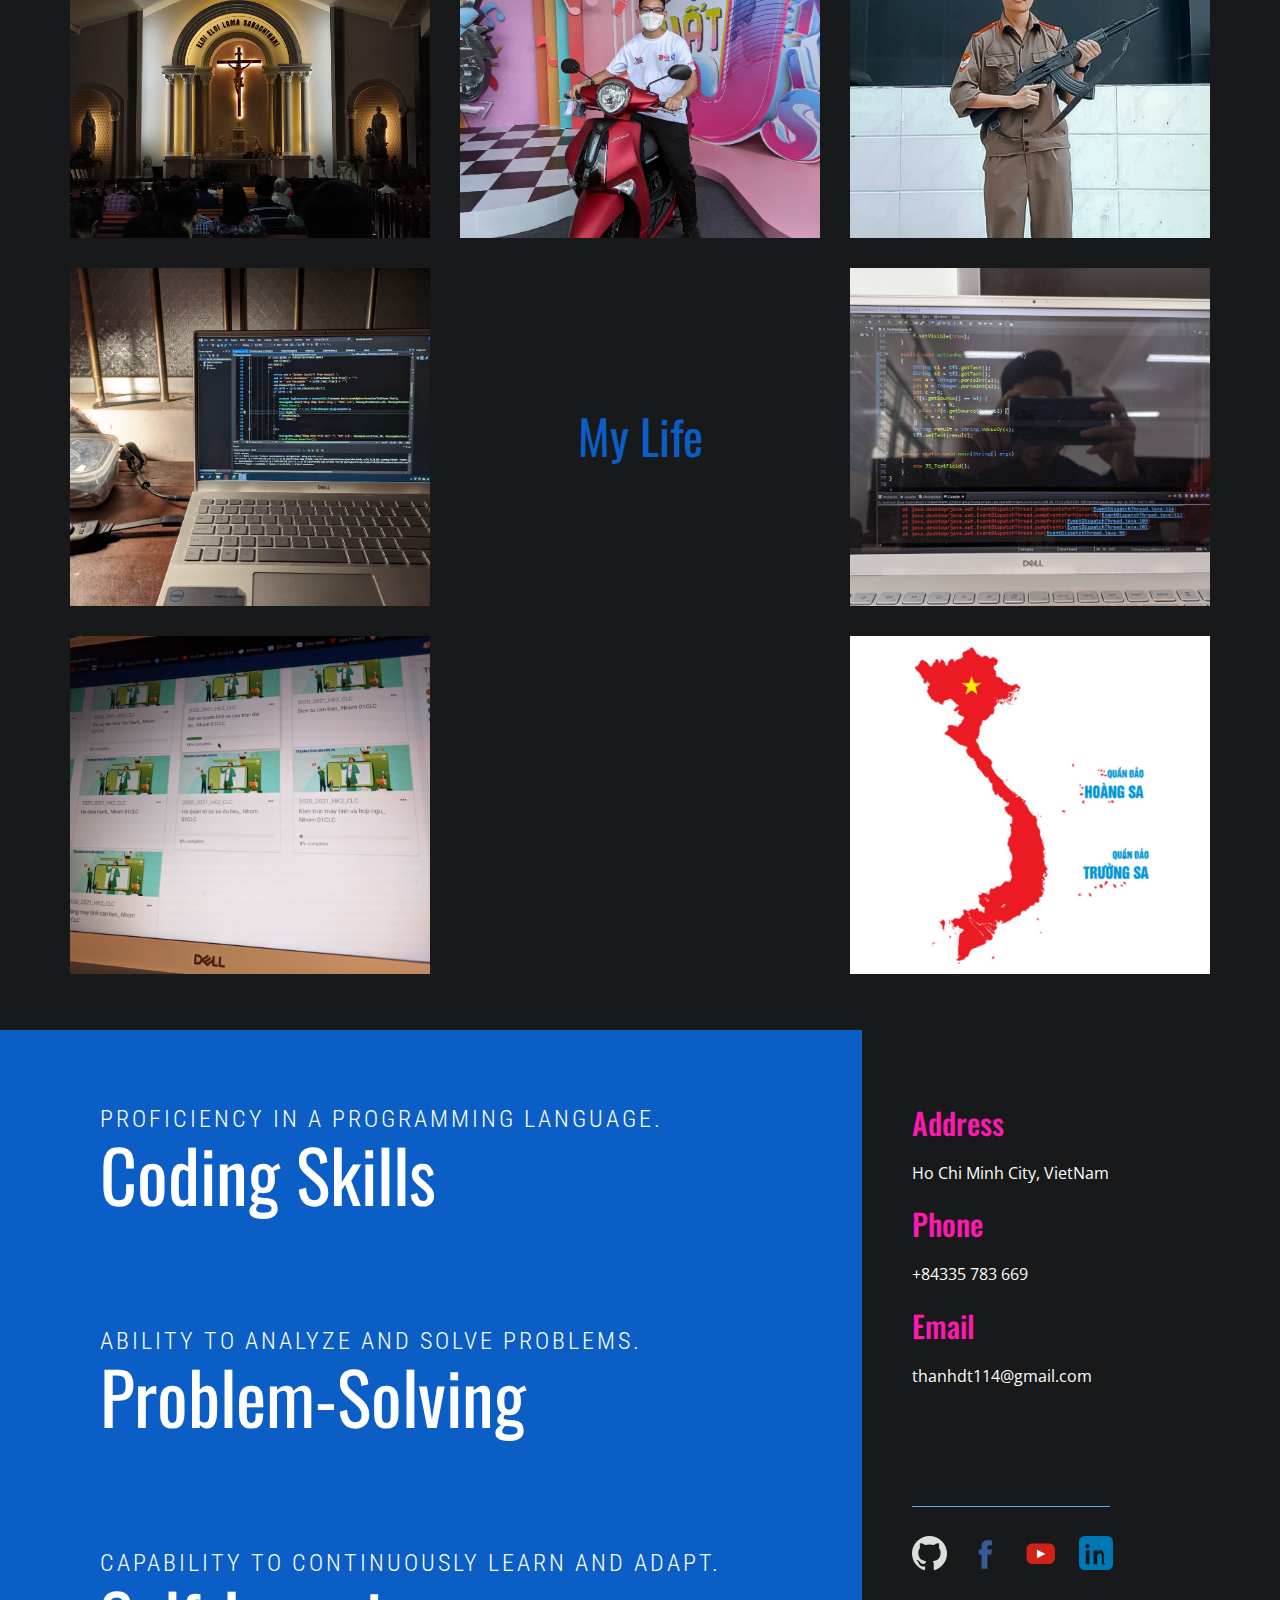
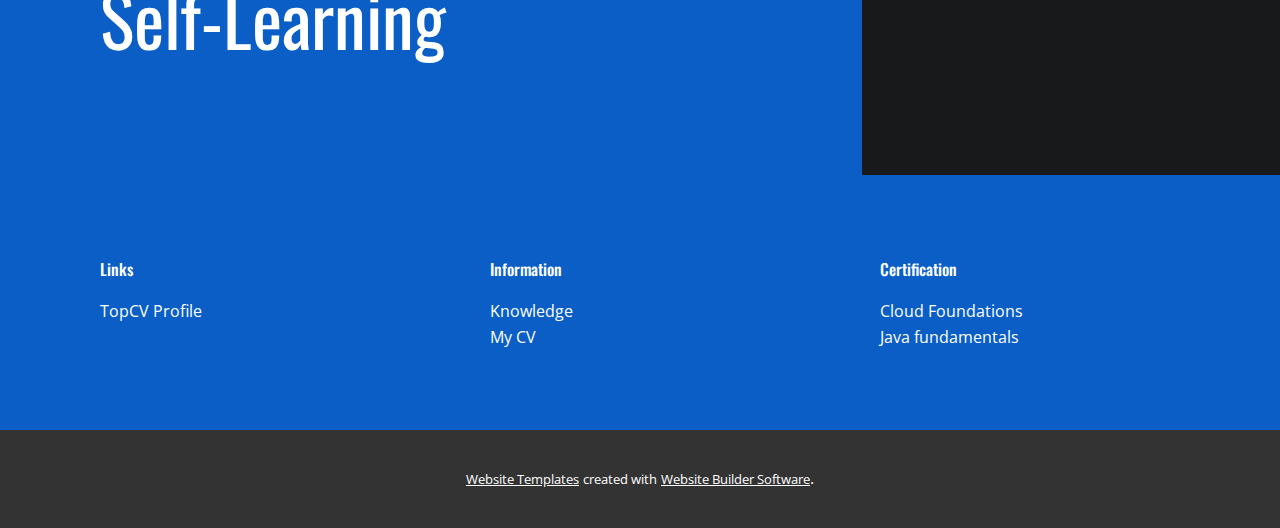
==== commit 7c8a2eda: "fix hinh DiDuDamCuoi jpg to JPG" ====
--- a/index.html
+++ b/index.html
@@ -534,7 +534,7 @@
                   class="u-align-left u-container-style u-image u-layout-cell u-left-cell u-size-40 u-image-2"
                   data-image-width="800"
                   data-image-height="720"
-                  style="background-image: url('Image/DiDuDamCuoi.jpg')"
+                  style="background-image: url('Image/DiDuDamCuoi.JPG')"
                 >
                   <div
                     class="u-border-6 u-border-white u-container-layout u-container-layout-1"
--- a/css/Home-1.css
+++ b/css/Home-1.css
@@ -1965,7 +1965,7 @@
   }
 
   .u-section-8 .u-text-9 {
-    width: 70px;
+    width: 80px;
     margin-right: 170px;
   }
 
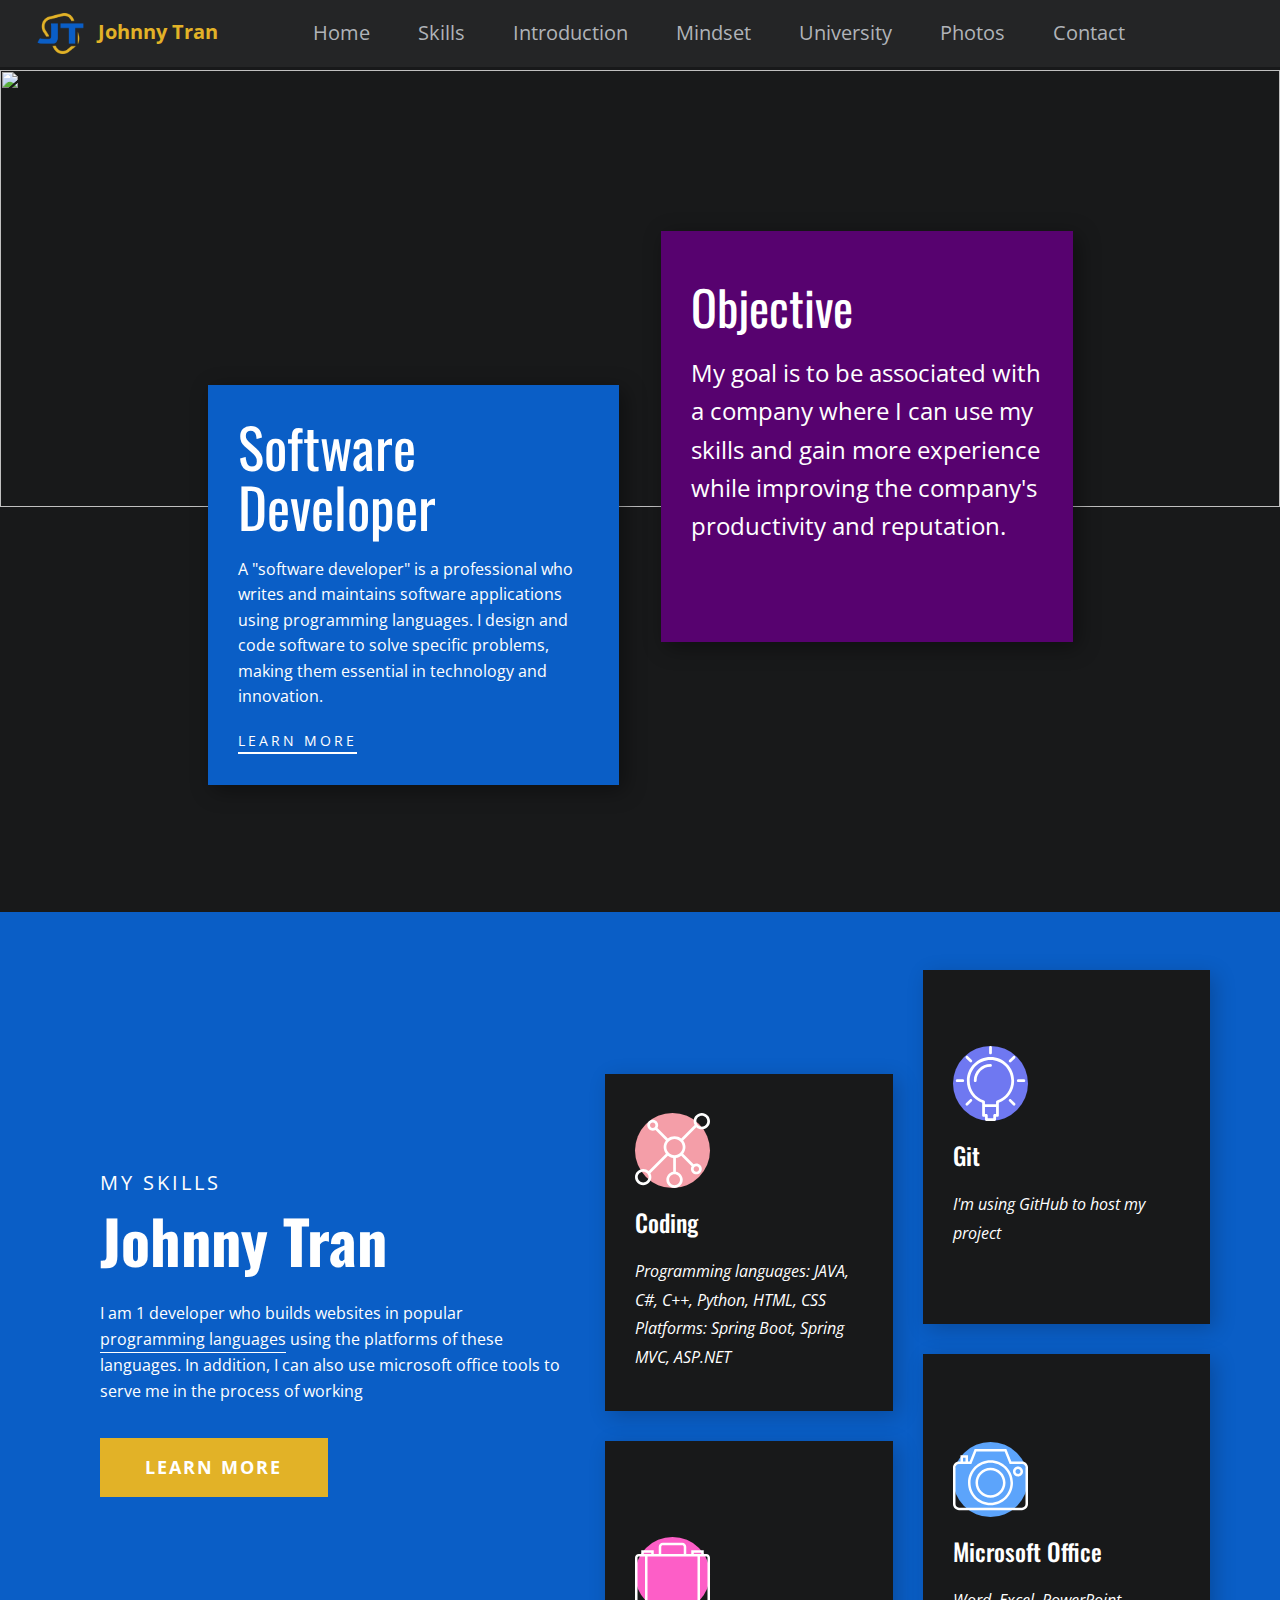
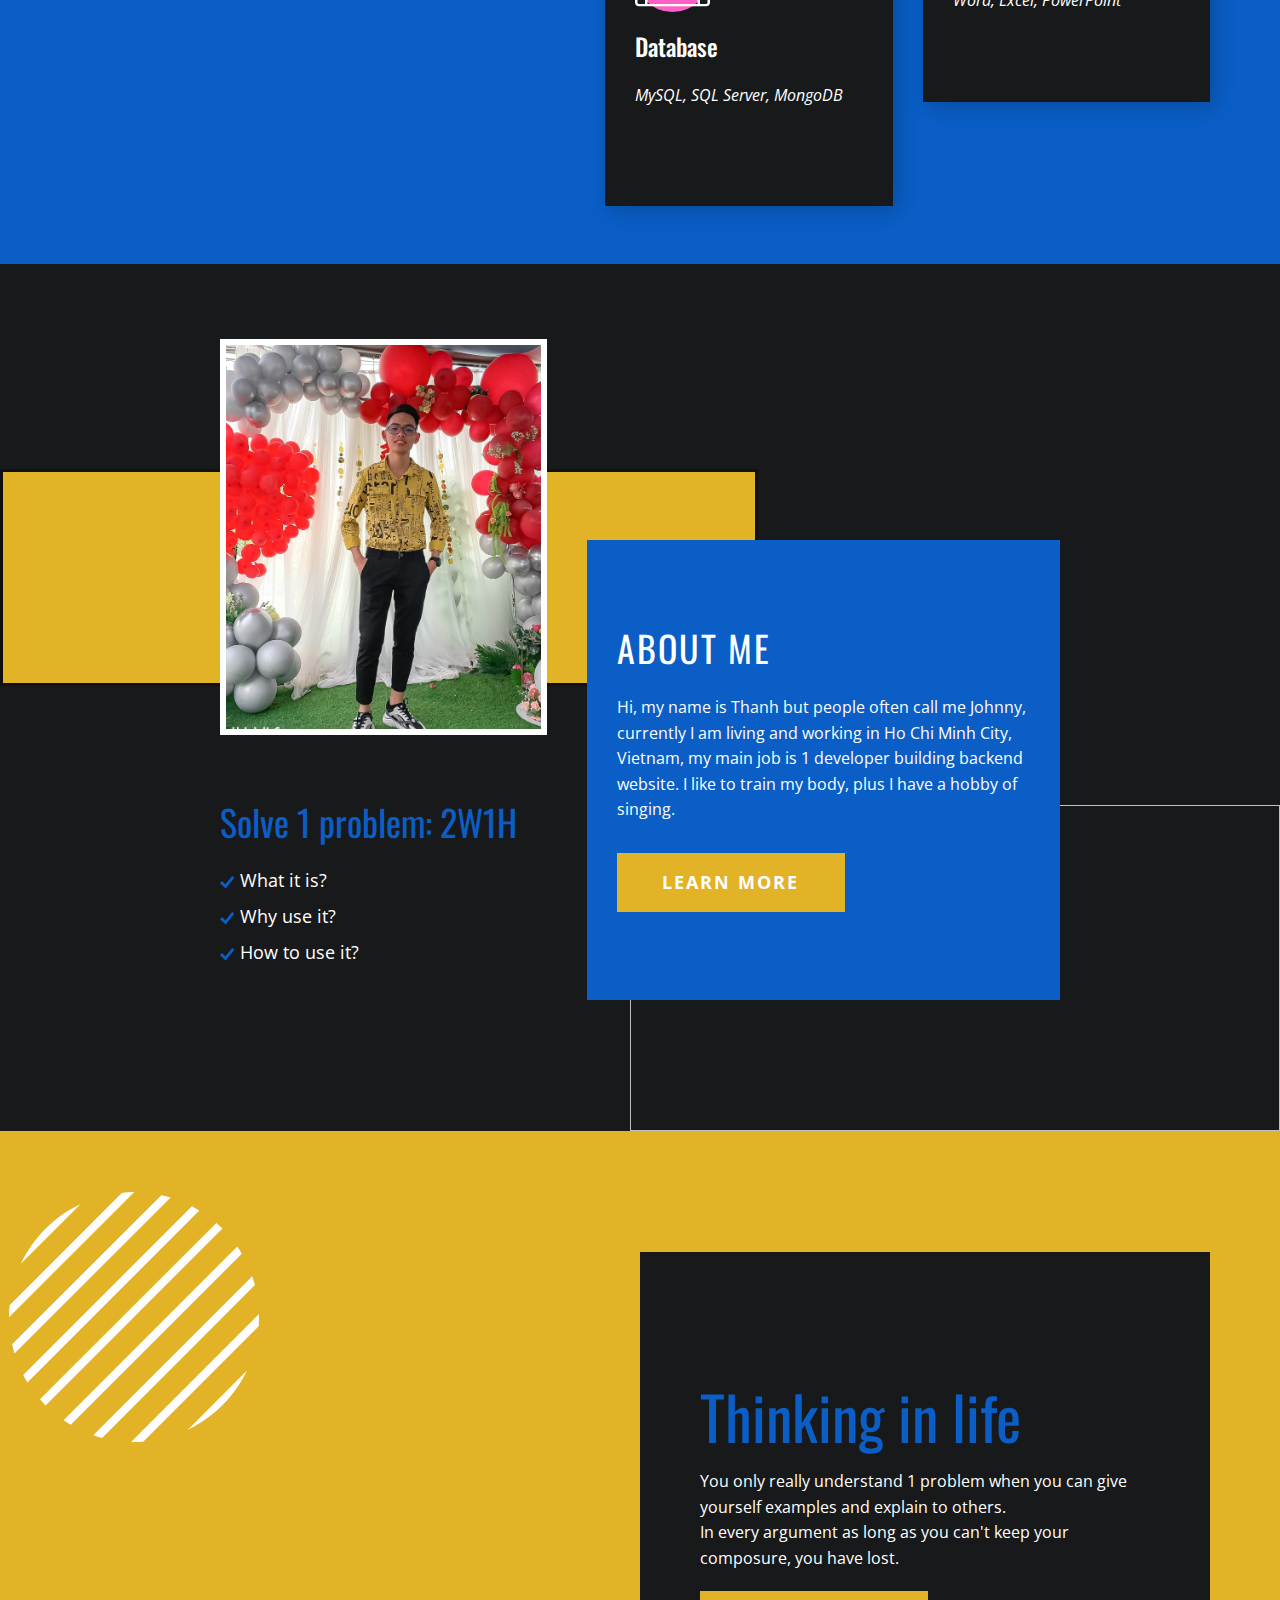
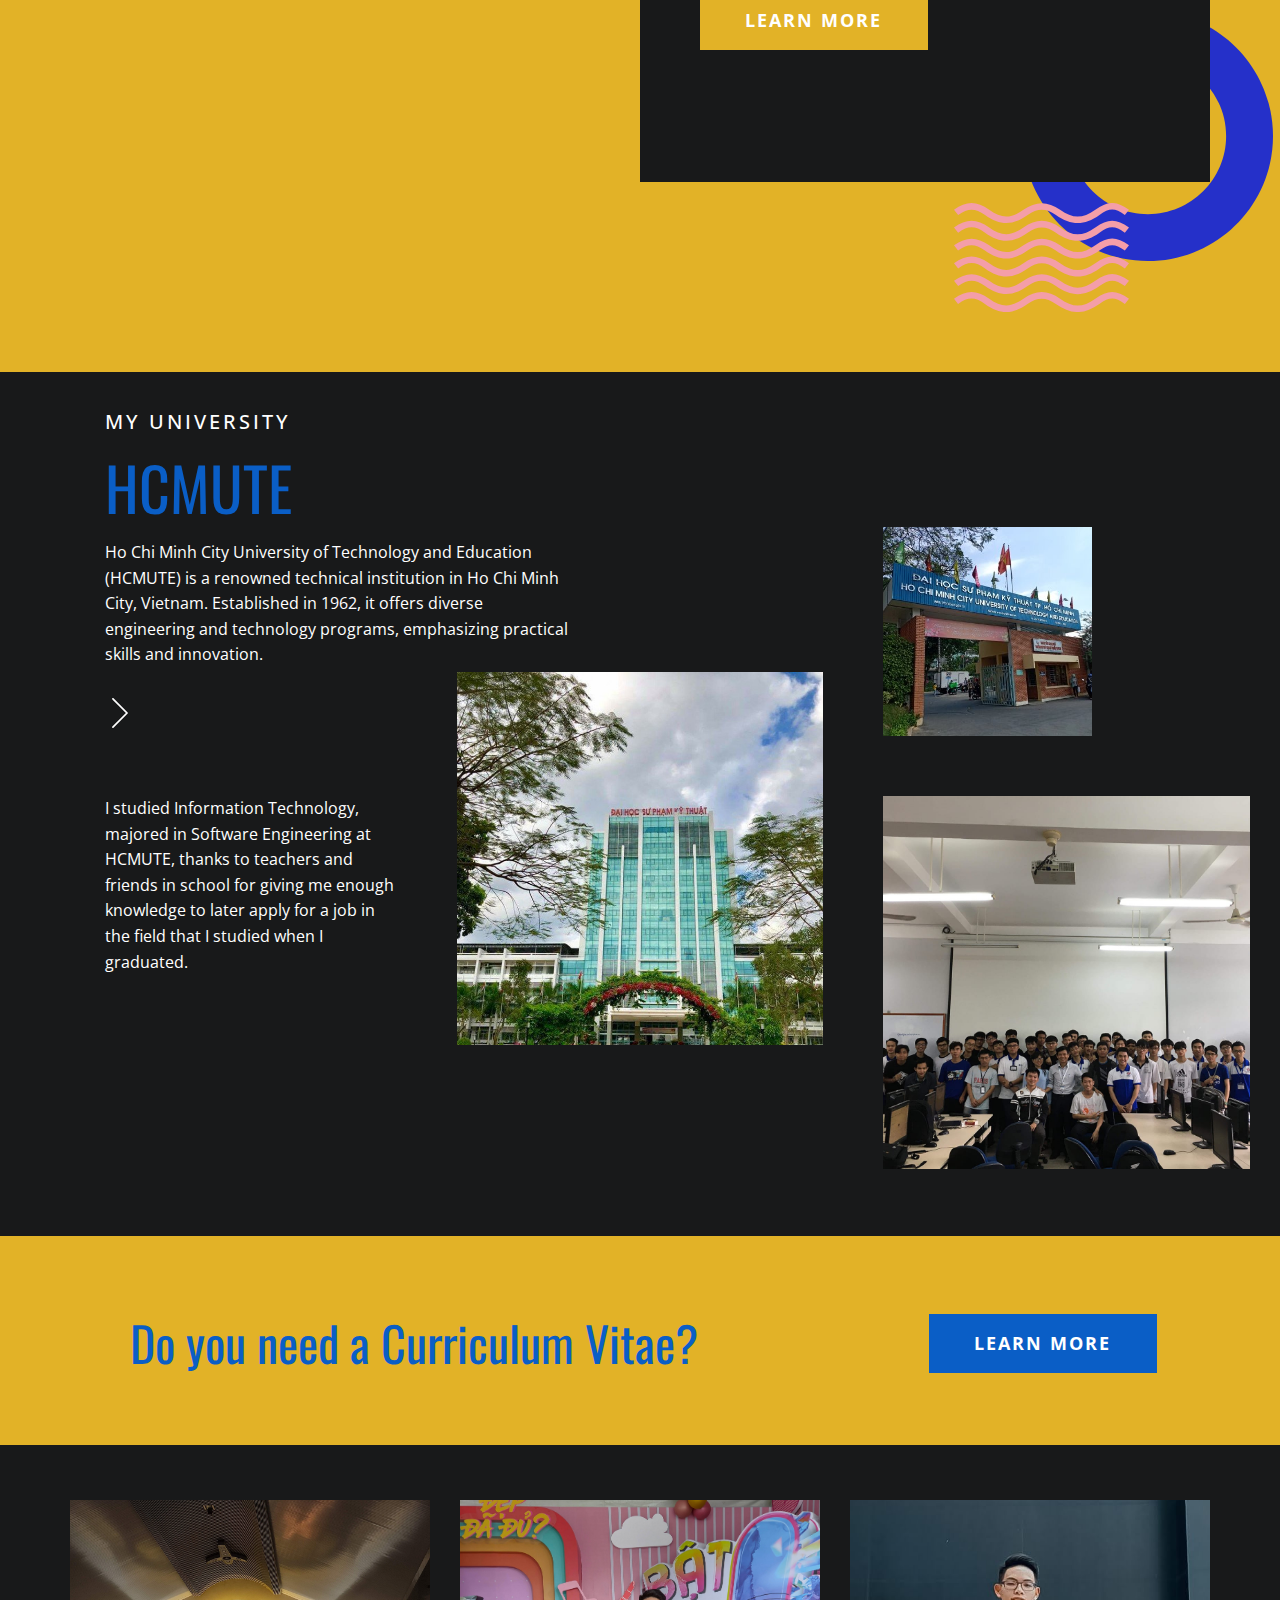
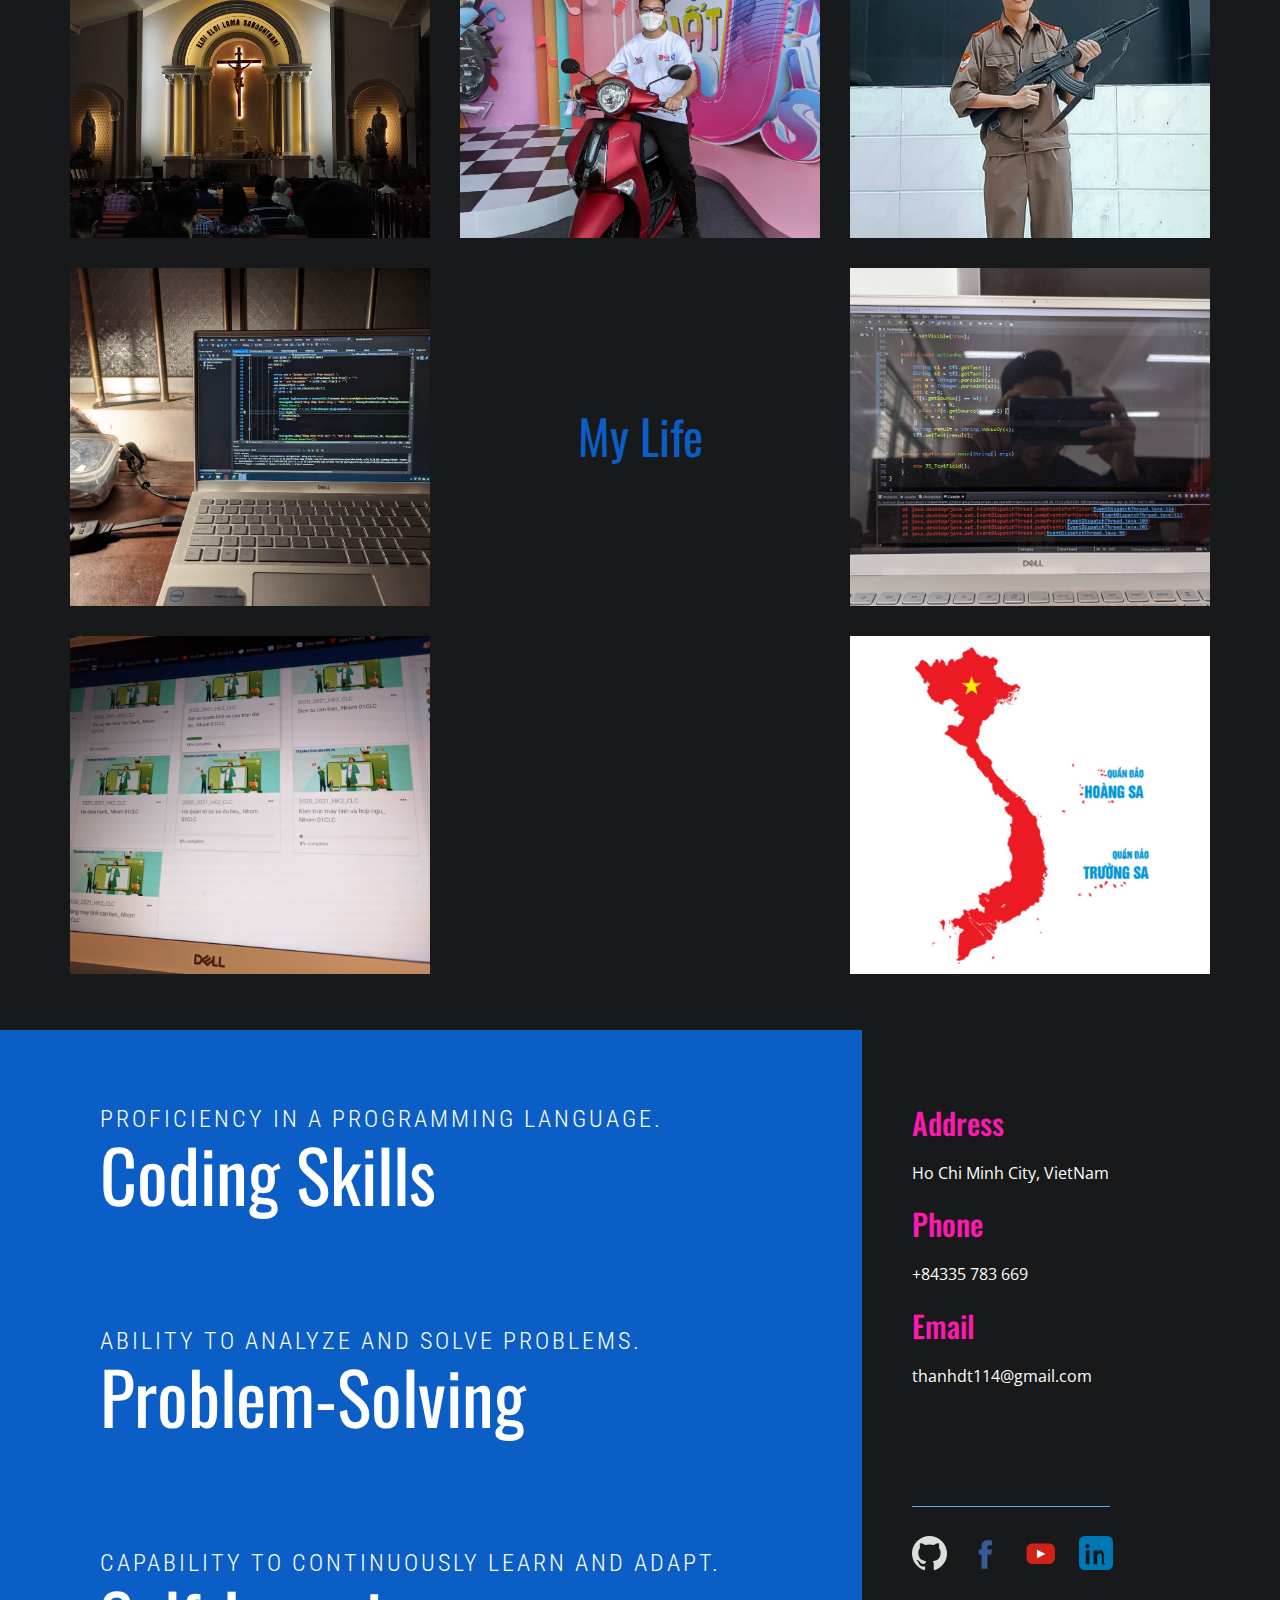
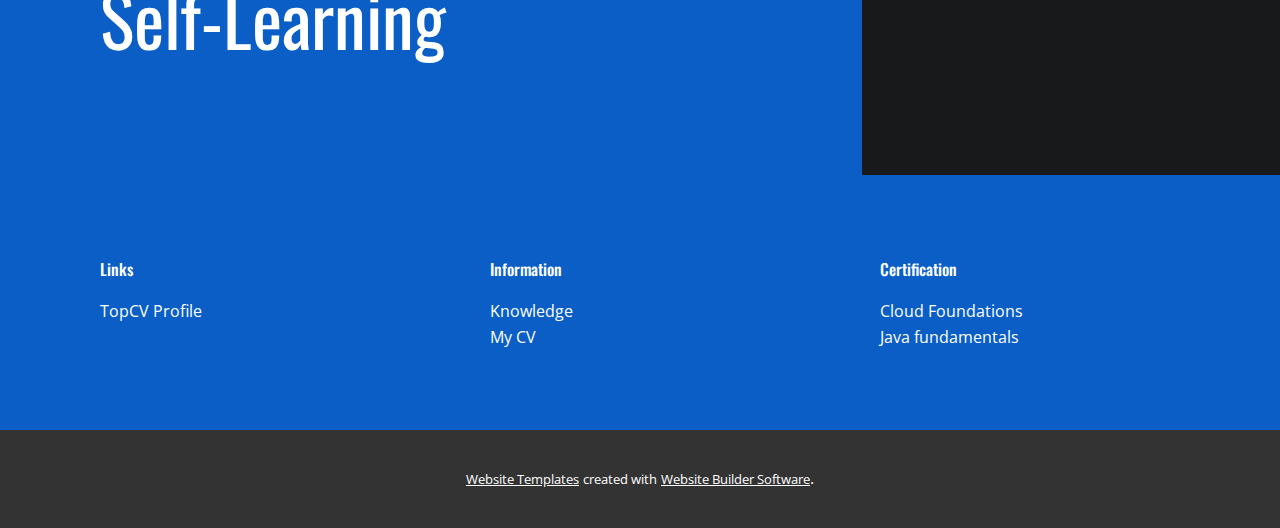
==== commit d8095833: "Update index.html" ====
--- a/index.html
+++ b/index.html
@@ -8,7 +8,8 @@
       content="Digital Art&amp;amp; Design Studio, Our Mission, Need Amazing Design?, About Us &amp;amp; Our Work, 8k, 10k, 15k"
     />
     <meta name="description" content="" />
-    <title>Johnny</title>
+    <link rel="icon" type="image/png" href="Image/logo-JT.png">
+    <title>Johnny Tran</title>
     <link rel="stylesheet" href="css/nicepage.css" media="screen" />
     <link rel="stylesheet" href="css/Home-1.css" media="screen" />
     <script
@@ -50,7 +51,7 @@
       }
     </script>
     <meta name="theme-color" content="#f49ea8" />
-    <meta property="og:title" content="Home 1" />
+    <meta property="og:title" content="Johnny Tran" />
     <meta property="og:type" content="website" />
     <meta data-intl-tel-input-cdn-path="intlTelInput/" />
 
@@ -61,7 +62,7 @@
   </head>
   <body
     data-home-page="https://website5996200.nicepage.io/Home-1.html?version=100db732-f7c7-d600-840e-ea96506a804b"
-    data-home-page-title="Home 1"
+    data-home-page-title="Johnny Tran"
     data-path-to-root="/"
     class="u-body u-xl-mode"
     data-lang="en"
@@ -840,7 +841,7 @@
                           HCMUTE
                         </h2>
                         <p class="u-text u-text-3">
-                          Ho Chi Minh City University of Technology (HCMUT) is a
+                          Ho Chi Minh City University of Technology and Education (HCMUTE) is a
                           renowned technical institution in Ho Chi Minh City,
                           Vietnam. Established in 1962, it offers diverse
                           engineering and technology programs, emphasizing
